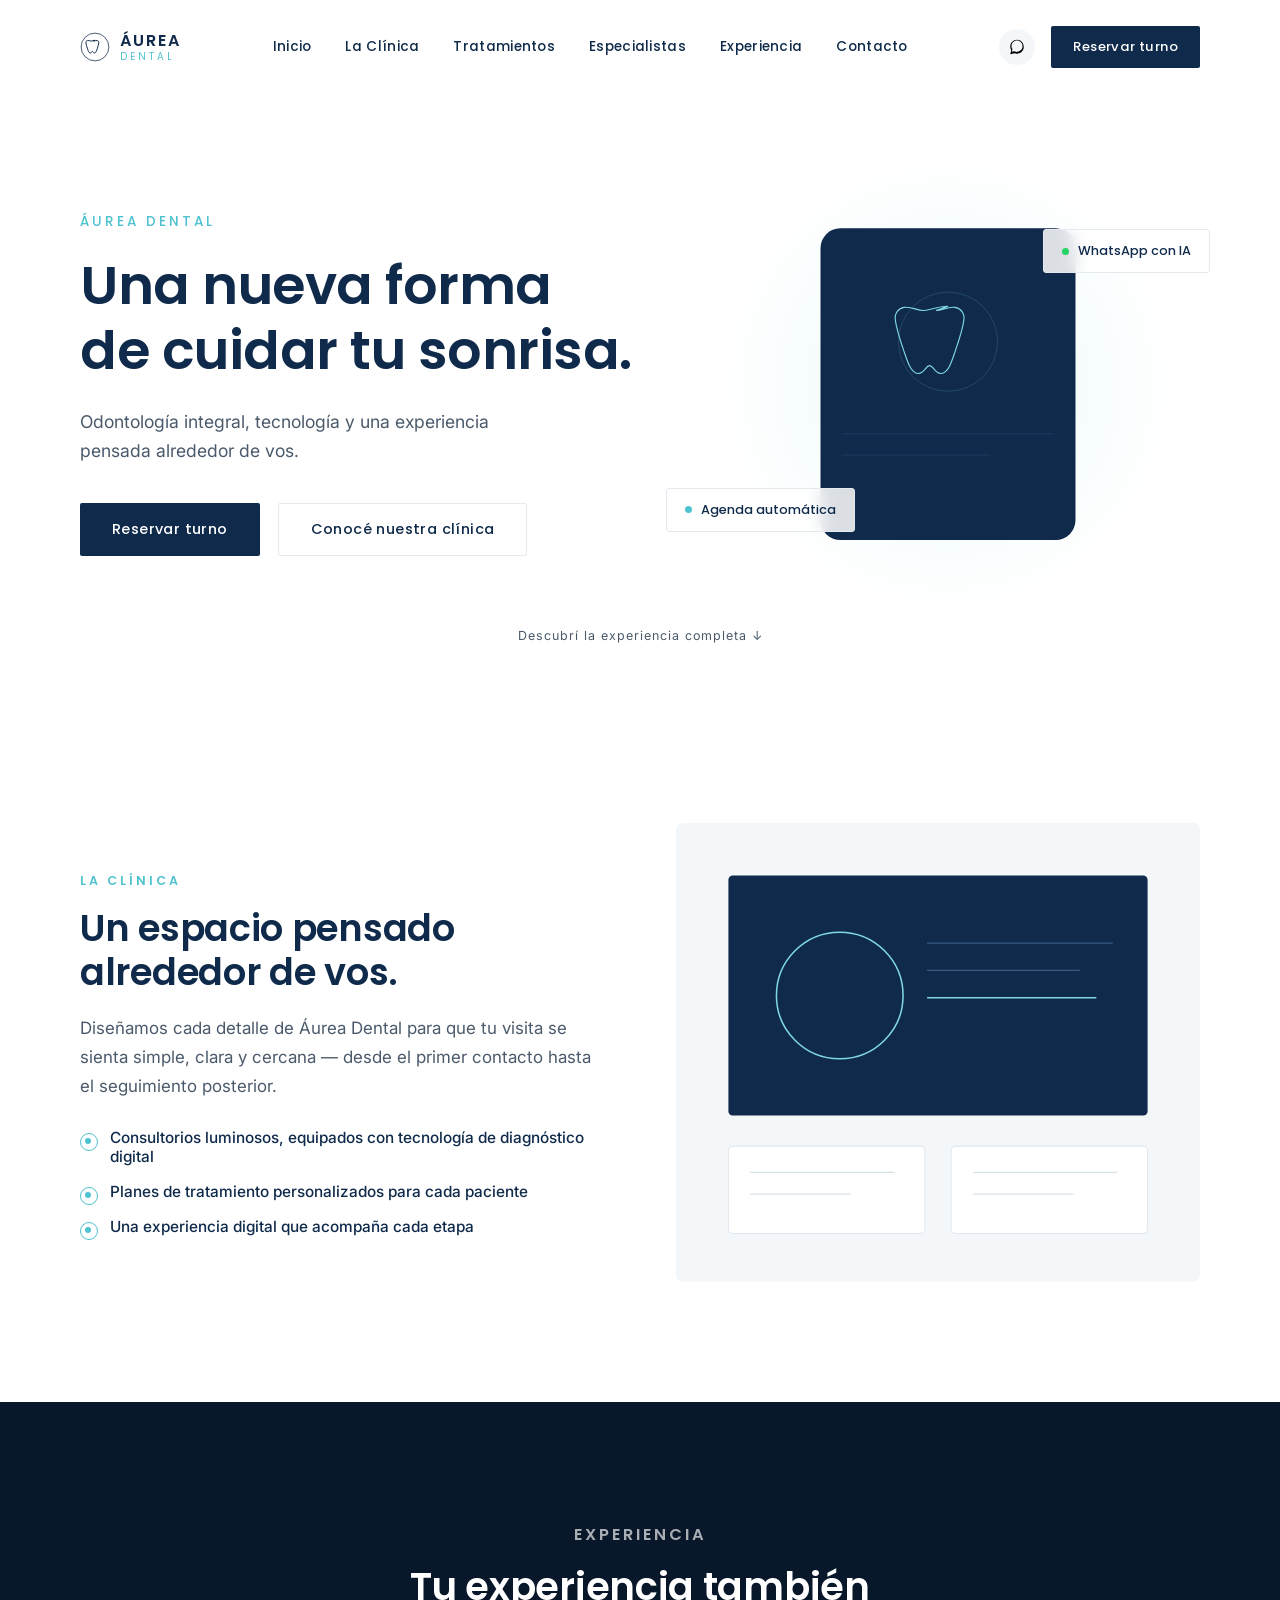
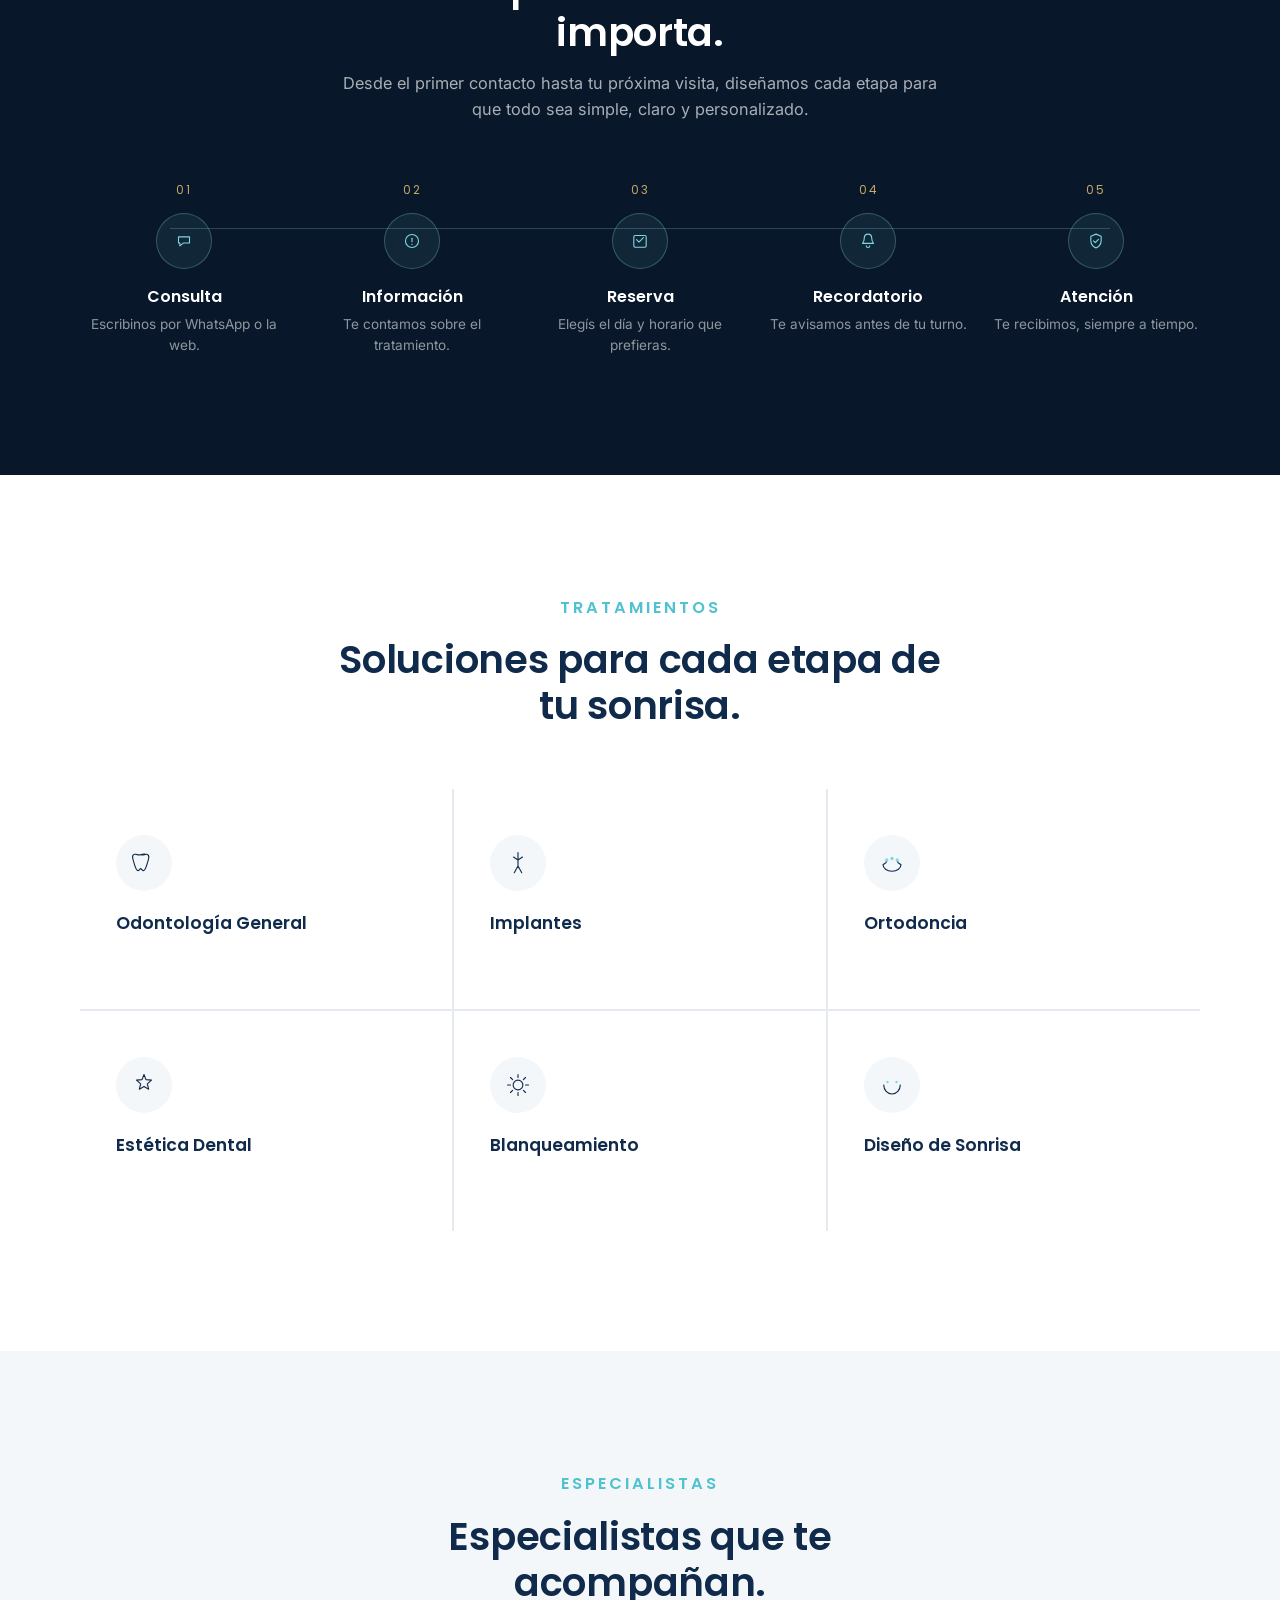
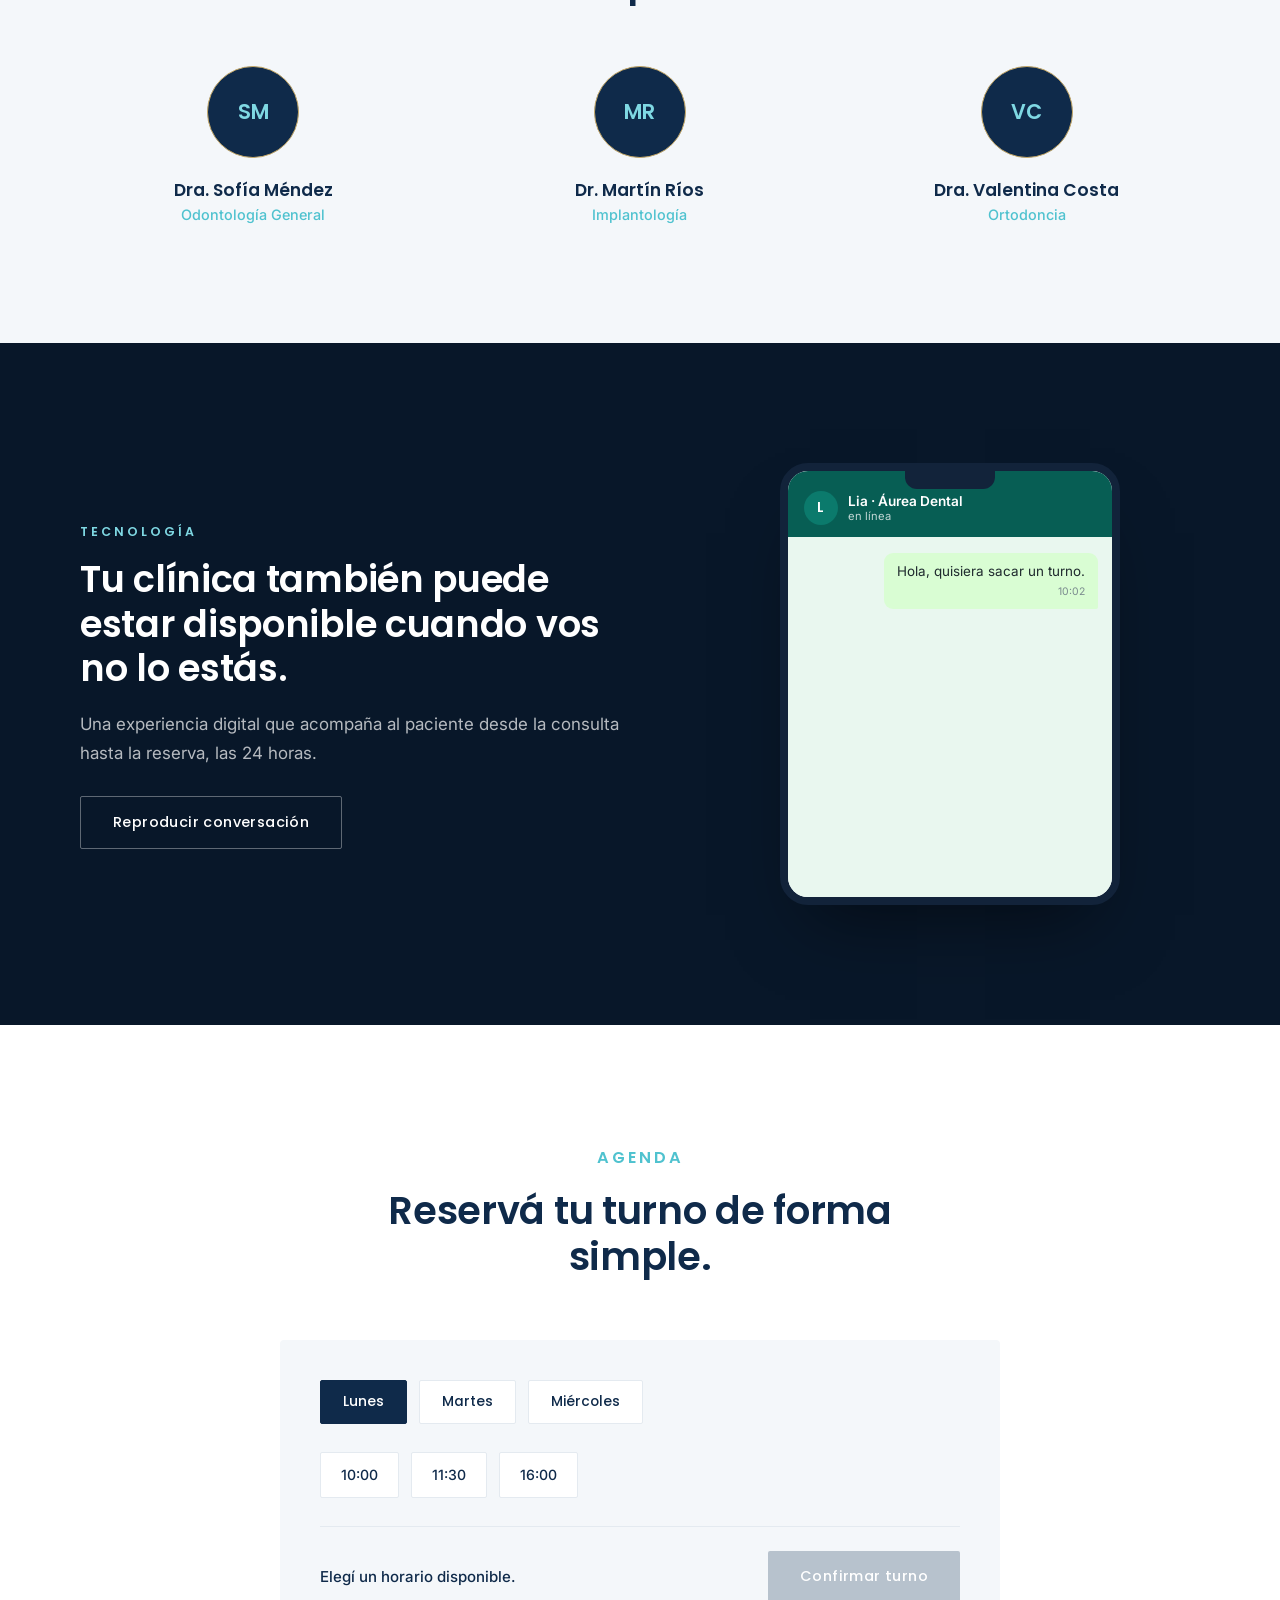
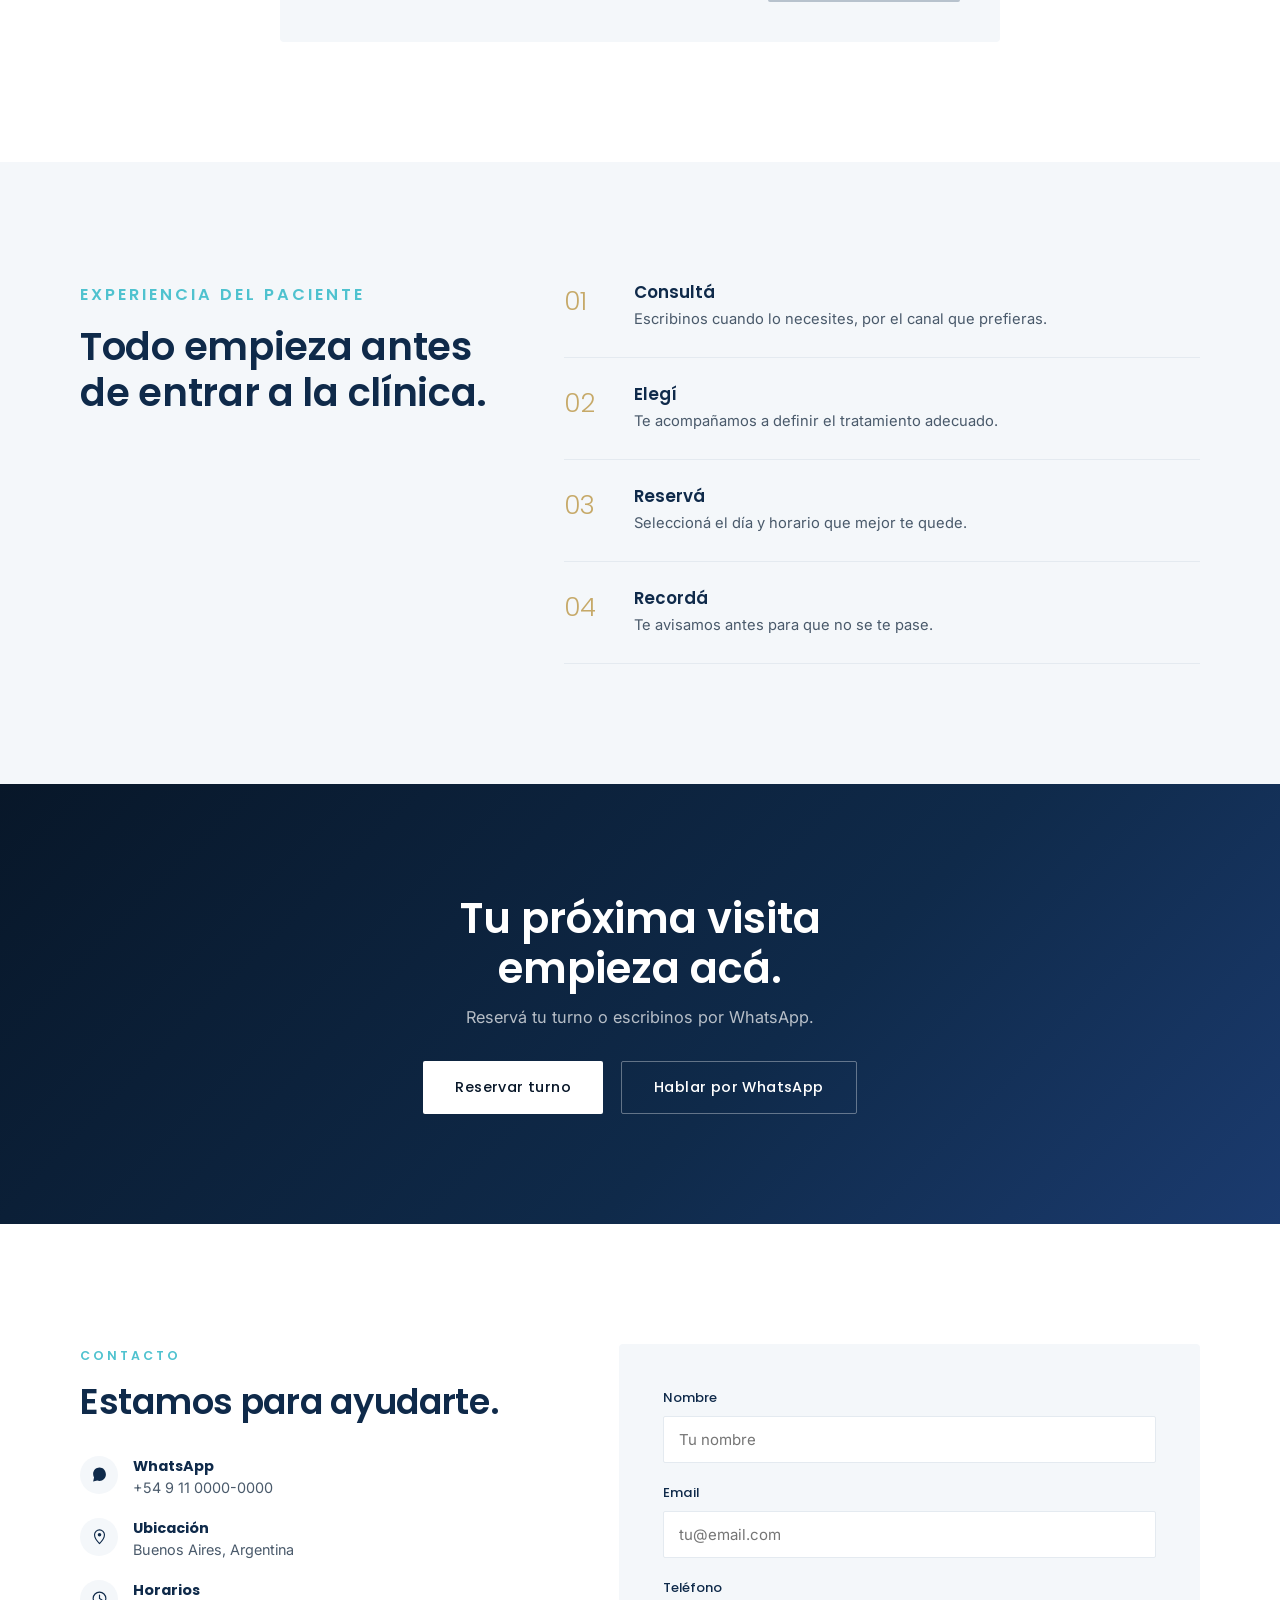
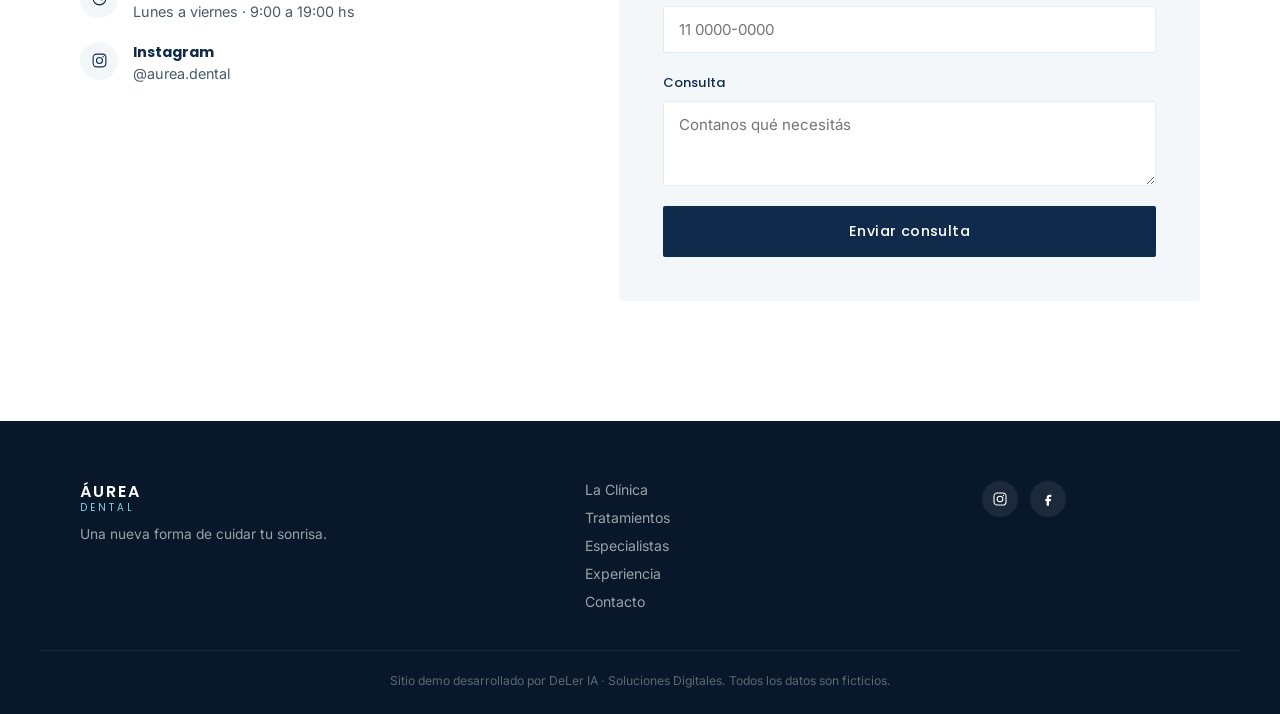
==== aurea-dental/index.html @ 4cb58474 "Áurea Dental" ====
<!DOCTYPE html>
<html lang="es">
<head>
<meta charset="UTF-8">
<meta name="viewport" content="width=device-width, initial-scale=1.0">
<title>Áurea Dental — Una nueva forma de cuidar tu sonrisa</title>
<link rel="preconnect" href="https://fonts.googleapis.com">
<link rel="preconnect" href="https://fonts.gstatic.com" crossorigin>
<link href="https://fonts.googleapis.com/css2?family=Poppins:wght@400;500;600;700&family=Inter:wght@400;500;600&display=swap" rel="stylesheet">
<link rel="stylesheet" href="style.css">
</head>
<body>

<!-- ============ HEADER ============ -->
<header class="site-header" id="siteHeader">
  <div class="header-inner">
    <a href="#inicio" class="logo">
      <span class="logo-mark">
        <svg viewBox="0 0 40 40" width="30" height="30" aria-hidden="true">
          <circle cx="20" cy="20" r="18.5" fill="none" stroke="currentColor" stroke-width="1"/>
          <path d="M20 11c-2.3 0-3.6 1.1-5 1.1-1.6 0-3.1-1.1-4.9-.8-1.4.2-2.5 1.5-2.2 3.3.3 2.3 1.2 5 2.2 7.9.8 2.3 1.6 5.3 3.5 5.5 1.6.1 2-2 2.9-2 1 0 1.3 2.1 2.9 2 2-.2 2.7-3.2 3.5-5.5.9-2.9 1.9-5.6 2.2-7.9.3-1.8-.8-3.1-2.2-3.3-1.7-.3-3.3.8-4.9.8z" fill="none" stroke="currentColor" stroke-width="1.3" stroke-linejoin="round"/>
        </svg>
      </span>
      <span class="logo-text">ÁUREA<em>DENTAL</em></span>
    </a>

    <nav class="main-nav" id="mainNav">
      <a href="#inicio">Inicio</a>
      <a href="#clinica">La Clínica</a>
      <a href="#tratamientos">Tratamientos</a>
      <a href="#especialistas">Especialistas</a>
      <a href="#experiencia">Experiencia</a>
      <a href="#contacto">Contacto</a>
    </nav>

    <div class="header-actions">
      <a href="https://wa.me/5491100000000" target="_blank" rel="noopener" class="icon-btn" aria-label="Escribinos por WhatsApp">
        <svg viewBox="0 0 32 32" width="18" height="18" aria-hidden="true"><path d="M16.02 3C9.4 3 4 8.36 4 15.02c0 2.35.64 4.55 1.76 6.44L4 29l7.72-1.7a11.9 11.9 0 0 0 4.3.79h.01c6.62 0 12.02-5.36 12.02-12.02C28.05 8.4 22.65 3 16.02 3zm0 21.8c-1.5 0-2.98-.4-4.27-1.16l-.3-.18-4.58 1 1.02-4.46-.2-.32a9.75 9.75 0 0 1-1.5-5.2c0-5.42 4.42-9.83 9.85-9.83 2.63 0 5.1 1.03 6.96 2.9a9.72 9.72 0 0 1 2.88 6.94c0 5.42-4.42 9.83-9.86 9.83z"/></svg>
      </a>
      <a href="#agenda" class="btn btn-primary btn-sm">Reservar turno</a>
    </div>

    <button class="hamburger" id="hamburgerBtn" aria-label="Abrir menú" aria-expanded="false">
      <span></span><span></span><span></span>
    </button>
  </div>
</header>

<div class="mobile-nav" id="mobileNav">
  <a href="#inicio">Inicio</a>
  <a href="#clinica">La Clínica</a>
  <a href="#tratamientos">Tratamientos</a>
  <a href="#especialistas">Especialistas</a>
  <a href="#experiencia">Experiencia</a>
  <a href="#contacto">Contacto</a>
  <a href="#agenda" class="btn btn-primary">Reservar turno</a>
</div>

<main>

  <!-- ============ HERO ============ -->
  <section class="hero" id="inicio">
    <div class="hero-inner">
      <div class="hero-copy reveal">
        <p class="hero-kicker">Áurea Dental</p>
        <h1>Una nueva forma<br>de cuidar tu sonrisa.</h1>
        <p class="hero-text">Odontología integral, tecnología y una experiencia pensada alrededor de vos.</p>
        <div class="hero-actions">
          <a href="#agenda" class="btn btn-primary">Reservar turno</a>
          <a href="#clinica" class="btn btn-ghost">Conocé nuestra clínica</a>
        </div>
      </div>

      <div class="hero-visual reveal" aria-hidden="true">
        <div class="hero-glow"></div>
        <svg class="hero-illustration" viewBox="0 0 480 520" fill="none">
          <rect x="60" y="40" width="360" height="440" rx="28" fill="#0F2A4A"/>
          <path d="M240 150c-16 0-25 6-35 6-9 0-17-6-27-4.4-8 1.2-14 8.4-12.3 18.4 1.7 12.8 6.7 27.9 12.3 44 4.5 13 9 30 19.6 30.9 8.9.8 11-11 16.4-11 5.5 0 7.5 11.8 16.4 11 10.6-.9 15.1-17.9 19.6-30.9 5.6-16.1 10.6-31.2 12.3-44 1.7-10-4.3-17.2-12.3-18.4-10-1.6-18 4.4-27 4.4z"
                fill="none" stroke="#7FD8E3" stroke-width="1.6"/>
          <circle cx="240" cy="200" r="70" fill="none" stroke="#7FD8E3" stroke-opacity="0.25" stroke-width="1"/>
          <line x1="90" y1="330" x2="390" y2="330" stroke="#22406B" stroke-width="1"/>
          <line x1="90" y1="360" x2="300" y2="360" stroke="#22406B" stroke-width="1"/>
        </svg>
        <div class="glass-badge glass-badge--top">
          <span class="badge-dot"></span> WhatsApp con IA
        </div>
        <div class="glass-badge glass-badge--bottom">
          <span class="badge-dot badge-dot--alt"></span> Agenda automática
        </div>
      </div>
    </div>
    <div class="hero-scroll-hint reveal">Descubrí la experiencia completa ↓</div>
  </section>

  <!-- ============ LA CLINICA ============ -->
  <section class="section" id="clinica">
    <div class="section-inner about-grid">
      <div class="about-copy reveal">
        <p class="eyebrow">La Clínica</p>
        <h2>Un espacio pensado alrededor de vos.</h2>
        <p class="lead">Diseñamos cada detalle de Áurea Dental para que tu visita se sienta simple, clara y cercana — desde el primer contacto hasta el seguimiento posterior.</p>
        <ul class="check-list">
          <li>Consultorios luminosos, equipados con tecnología de diagnóstico digital</li>
          <li>Planes de tratamiento personalizados para cada paciente</li>
          <li>Una experiencia digital que acompaña cada etapa</li>
        </ul>
      </div>
      <div class="about-visual reveal" aria-hidden="true">
        <svg viewBox="0 0 480 420" width="100%">
          <rect x="0" y="0" width="480" height="420" rx="6" fill="#F4F7FA"/>
          <rect x="48" y="48" width="384" height="220" rx="4" fill="#0F2A4A"/>
          <circle cx="150" cy="158" r="58" fill="none" stroke="#7FD8E3" stroke-width="1.4"/>
          <line x1="230" y1="110" x2="400" y2="110" stroke="#3A5A82" stroke-width="1"/>
          <line x1="230" y1="135" x2="370" y2="135" stroke="#3A5A82" stroke-width="1"/>
          <line x1="230" y1="160" x2="385" y2="160" stroke="#7FD8E3" stroke-width="1.4"/>
          <rect x="48" y="296" width="180" height="80" rx="4" fill="#FFFFFF" stroke="#E1E8EF"/>
          <rect x="252" y="296" width="180" height="80" rx="4" fill="#FFFFFF" stroke="#E1E8EF"/>
          <line x1="68" y1="320" x2="200" y2="320" stroke="#D8E1E8" stroke-width="1"/>
          <line x1="68" y1="340" x2="160" y2="340" stroke="#D8E1E8" stroke-width="1"/>
          <line x1="272" y1="320" x2="404" y2="320" stroke="#D8E1E8" stroke-width="1"/>
          <line x1="272" y1="340" x2="364" y2="340" stroke="#D8E1E8" stroke-width="1"/>
        </svg>
      </div>
    </div>
  </section>

  <!-- ============ EXPERIENCIA (journey) ============ -->
  <section class="section section-dark" id="experiencia">
    <div class="section-inner">
      <div class="section-heading section-heading--light reveal">
        <p class="eyebrow eyebrow--light">Experiencia</p>
        <h2>Tu experiencia también importa.</h2>
        <p>Desde el primer contacto hasta tu próxima visita, diseñamos cada etapa para que todo sea simple, claro y personalizado.</p>
      </div>

      <div class="journey">
        <div class="journey-line" aria-hidden="true"></div>
        <div class="journey-step reveal">
          <span class="journey-num">01</span>
          <span class="journey-icon"><svg viewBox="0 0 32 32" width="22" height="22"><path d="M8 10h16v9H15l-5 4v-4H8V10Z" fill="none" stroke="#7FD8E3" stroke-width="1.6" stroke-linejoin="round"/></svg></span>
          <h3>Consulta</h3>
          <p>Escribinos por WhatsApp o la web.</p>
        </div>
        <div class="journey-step reveal">
          <span class="journey-num">02</span>
          <span class="journey-icon"><svg viewBox="0 0 32 32" width="22" height="22"><circle cx="16" cy="16" r="9.5" fill="none" stroke="#7FD8E3" stroke-width="1.6"/><line x1="16" y1="12" x2="16" y2="17" stroke="#7FD8E3" stroke-width="1.6" stroke-linecap="round"/><circle cx="16" cy="21" r="0.9" fill="#7FD8E3"/></svg></span>
          <h3>Información</h3>
          <p>Te contamos sobre el tratamiento.</p>
        </div>
        <div class="journey-step reveal">
          <span class="journey-num">03</span>
          <span class="journey-icon"><svg viewBox="0 0 32 32" width="22" height="22"><rect x="7" y="8" width="18" height="17" rx="2" fill="none" stroke="#7FD8E3" stroke-width="1.6"/><path d="M11 14l3.5 3.5L21 11" fill="none" stroke="#7FD8E3" stroke-width="1.6" stroke-linecap="round" stroke-linejoin="round"/></svg></span>
          <h3>Reserva</h3>
          <p>Elegís el día y horario que prefieras.</p>
        </div>
        <div class="journey-step reveal">
          <span class="journey-num">04</span>
          <span class="journey-icon"><svg viewBox="0 0 32 32" width="22" height="22"><path d="M16 6c-3.5 0-5.5 2.6-5.5 6.5 0 4-1.5 6-2.5 7h16c-1-1-2.5-3-2.5-7C21.5 8.6 19.5 6 16 6Z" fill="none" stroke="#7FD8E3" stroke-width="1.6" stroke-linejoin="round"/><path d="M13.5 23a2.5 2.5 0 0 0 5 0" fill="none" stroke="#7FD8E3" stroke-width="1.6" stroke-linecap="round"/></svg></span>
          <h3>Recordatorio</h3>
          <p>Te avisamos antes de tu turno.</p>
        </div>
        <div class="journey-step reveal">
          <span class="journey-num">05</span>
          <span class="journey-icon"><svg viewBox="0 0 32 32" width="22" height="22"><path d="M16 6l7.5 3v6.5c0 6-4.3 9.7-7.5 10.5-3.2-.8-7.5-4.5-7.5-10.5V9L16 6Z" fill="none" stroke="#7FD8E3" stroke-width="1.6" stroke-linejoin="round"/><path d="M12.5 16l2.5 2.5 4.5-5" fill="none" stroke="#7FD8E3" stroke-width="1.6" stroke-linecap="round" stroke-linejoin="round"/></svg></span>
          <h3>Atención</h3>
          <p>Te recibimos, siempre a tiempo.</p>
        </div>
      </div>
    </div>
  </section>

  <!-- ============ TRATAMIENTOS ============ -->
  <section class="section" id="tratamientos">
    <div class="section-inner">
      <div class="section-heading reveal">
        <p class="eyebrow">Tratamientos</p>
        <h2>Soluciones para cada etapa de tu sonrisa.</h2>
      </div>

      <div class="treatments-grid">
        <article class="treatment-card reveal">
          <div class="treatment-media">
            <svg viewBox="0 0 40 40" width="30" height="30"><path d="M20 8c-3 0-4.6 1.4-6.4 1.4-2 0-3.8-1.4-6-1-1.7.3-3.1 1.9-2.8 4.3.4 3 1.6 6.6 2.8 10.3 1 3 2 6.9 4.4 7.1 2 .2 2.4-2.6 3.6-2.6 1.2 0 1.5 2.8 3.6 2.6 2.4-.2 3.4-4.1 4.4-7.1 1.2-3.7 2.4-6.9 2.8-10.3.3-2.4-1.1-3.9-2.8-4.3-2-.4-3.6 1-6 1S23 8 20 8z" fill="none" stroke="#0F2A4A" stroke-width="1.5" stroke-linejoin="round"/></svg>
          </div>
          <h3>Odontología General</h3>
          <div class="treatment-reveal">
            <p>Diagnóstico y cuidado integral de tu salud bucal en cada consulta.</p>
          </div>
        </article>

        <article class="treatment-card reveal">
          <div class="treatment-media">
            <svg viewBox="0 0 40 40" width="30" height="30"><path d="M20 6v10M14 12l6 4 6-4M20 16v8M15 33l5-9 5 9" fill="none" stroke="#0F2A4A" stroke-width="1.5" stroke-linecap="round" stroke-linejoin="round"/></svg>
          </div>
          <h3>Implantes</h3>
          <div class="treatment-reveal">
            <p>Soluciones definitivas, con resultados naturales y duraderos.</p>
          </div>
        </article>

        <article class="treatment-card reveal">
          <div class="treatment-media">
            <svg viewBox="0 0 40 40" width="30" height="30"><path d="M8 22c3-1 5-3 5-6M32 22c-3-1-5-3-5-6M8 22c0 5 5 9 12 9s12-4 12-9" fill="none" stroke="#0F2A4A" stroke-width="1.5" stroke-linecap="round"/><circle cx="13" cy="16" r="2.2" fill="#7FD8E3"/><circle cx="20" cy="14" r="2.2" fill="#7FD8E3"/><circle cx="27" cy="16" r="2.2" fill="#7FD8E3"/></svg>
          </div>
          <h3>Ortodoncia</h3>
          <div class="treatment-reveal">
            <p>Alineación a medida, con brackets o alineadores transparentes.</p>
          </div>
        </article>

        <article class="treatment-card reveal">
          <div class="treatment-media">
            <svg viewBox="0 0 40 40" width="30" height="30"><path d="M20 6l2.6 6.9 7.4.6-5.6 4.9 1.8 7.2L20 21.9 13.8 25.6l1.8-7.2-5.6-4.9 7.4-.6L20 6Z" fill="none" stroke="#0F2A4A" stroke-width="1.5" stroke-linejoin="round"/></svg>
          </div>
          <h3>Estética Dental</h3>
          <div class="treatment-reveal">
            <p>Armonía y función combinadas en cada diseño de sonrisa.</p>
          </div>
        </article>

        <article class="treatment-card reveal">
          <div class="treatment-media">
            <svg viewBox="0 0 40 40" width="30" height="30"><circle cx="20" cy="20" r="6.5" fill="none" stroke="#0F2A4A" stroke-width="1.5"/><path d="M20 6v4M20 30v4M6 20h4M30 20h4M10 10l2.8 2.8M27.2 27.2 30 30M30 10l-2.8 2.8M12.8 27.2 10 30" stroke="#0F2A4A" stroke-width="1.5" stroke-linecap="round"/></svg>
          </div>
          <h3>Blanqueamiento</h3>
          <div class="treatment-reveal">
            <p>Tratamientos seguros para una sonrisa pareja y luminosa.</p>
          </div>
        </article>

        <article class="treatment-card reveal">
          <div class="treatment-media">
            <svg viewBox="0 0 40 40" width="30" height="30"><path d="M9 20c0 6.6 4.9 12 11 12s11-5.4 11-12" fill="none" stroke="#0F2A4A" stroke-width="1.5" stroke-linecap="round"/><circle cx="14" cy="16" r="1.6" fill="#7FD8E3"/><circle cx="26" cy="16" r="1.6" fill="#7FD8E3"/></svg>
          </div>
          <h3>Diseño de Sonrisa</h3>
          <div class="treatment-reveal">
            <p>Un plan integral, pensado para resaltar tu sonrisa natural.</p>
          </div>
        </article>
      </div>
    </div>
  </section>

  <!-- ============ ESPECIALISTAS ============ -->
  <section class="section section-alt" id="especialistas">
    <div class="section-inner">
      <div class="section-heading reveal">
        <p class="eyebrow">Especialistas</p>
        <h2>Especialistas que te acompañan.</h2>
      </div>
      <div class="specialists-grid">
        <div class="specialist-card reveal">
          <span class="specialist-avatar">SM</span>
          <h3>Dra. Sofía Méndez</h3>
          <p>Odontología General</p>
        </div>
        <div class="specialist-card reveal">
          <span class="specialist-avatar">MR</span>
          <h3>Dr. Martín Ríos</h3>
          <p>Implantología</p>
        </div>
        <div class="specialist-card reveal">
          <span class="specialist-avatar">VC</span>
          <h3>Dra. Valentina Costa</h3>
          <p>Ortodoncia</p>
        </div>
      </div>
    </div>
  </section>

  <!-- ============ WHATSAPP IA ============ -->
  <section class="section section-dark" id="whatsapp-ia">
    <div class="section-inner tech-grid">
      <div class="tech-copy reveal">
        <p class="eyebrow eyebrow--light">Tecnología</p>
        <h2>Tu clínica también puede estar disponible cuando vos no lo estás.</h2>
        <p class="lead lead--light">Una experiencia digital que acompaña al paciente desde la consulta hasta la reserva, las 24 horas.</p>
        <button class="btn btn-outline-light" id="replayChat">Reproducir conversación</button>
      </div>

      <div class="phone-frame reveal">
        <div class="phone-notch"></div>
        <div class="wa-header">
          <span class="wa-avatar">L</span>
          <div class="wa-header-text">
            <strong>Lia · Áurea Dental</strong>
            <span>en línea</span>
          </div>
        </div>
        <div class="wa-body" id="waBody"></div>
        <div class="wa-typing" id="waTyping"><span></span><span></span><span></span></div>
      </div>
    </div>
  </section>

  <!-- ============ AGENDA ============ -->
  <section class="section" id="agenda">
    <div class="section-inner">
      <div class="section-heading reveal">
        <p class="eyebrow">Agenda</p>
        <h2>Reservá tu turno de forma simple.</h2>
      </div>

      <div class="agenda-widget reveal">
        <div class="agenda-days" id="agendaDays">
          <button class="agenda-day active" data-day="Lunes">Lunes</button>
          <button class="agenda-day" data-day="Martes">Martes</button>
          <button class="agenda-day" data-day="Miércoles">Miércoles</button>
        </div>

        <div class="agenda-slots" id="agendaSlots">
          <!-- filled by JS -->
        </div>

        <div class="agenda-summary" id="agendaSummary">
          <span id="agendaSummaryText">Elegí un día y un horario disponible.</span>
          <button class="btn btn-primary" id="agendaConfirm" disabled>Confirmar turno</button>
        </div>
      </div>
    </div>
  </section>

  <!-- ============ EXPERIENCIA DEL PACIENTE ============ -->
  <section class="section section-alt" id="etapas">
    <div class="section-inner stages-grid">
      <div class="section-heading stages-heading reveal">
        <p class="eyebrow">Experiencia del paciente</p>
        <h2>Todo empieza antes de entrar a la clínica.</h2>
      </div>
      <div class="stages-list">
        <div class="stage-item reveal">
          <span class="stage-num">01</span>
          <div><h3>Consultá</h3><p>Escribinos cuando lo necesites, por el canal que prefieras.</p></div>
        </div>
        <div class="stage-item reveal">
          <span class="stage-num">02</span>
          <div><h3>Elegí</h3><p>Te acompañamos a definir el tratamiento adecuado.</p></div>
        </div>
        <div class="stage-item reveal">
          <span class="stage-num">03</span>
          <div><h3>Reservá</h3><p>Seleccioná el día y horario que mejor te quede.</p></div>
        </div>
        <div class="stage-item reveal">
          <span class="stage-num">04</span>
          <div><h3>Recordá</h3><p>Te avisamos antes para que no se te pase.</p></div>
        </div>
      </div>
    </div>
  </section>

  <!-- ============ CTA PREMIUM ============ -->
  <section class="cta-final reveal">
    <h2>Tu próxima visita empieza acá.</h2>
    <p>Reservá tu turno o escribinos por WhatsApp.</p>
    <div class="cta-actions">
      <a href="#agenda" class="btn btn-cta">Reservar turno</a>
      <a href="https://wa.me/5491100000000" target="_blank" rel="noopener" class="btn btn-outline-light">Hablar por WhatsApp</a>
    </div>
  </section>

  <!-- ============ CONTACTO ============ -->
  <section class="section" id="contacto">
    <div class="section-inner contact-grid">
      <div class="contact-info reveal">
        <p class="eyebrow">Contacto</p>
        <h2>Estamos para ayudarte.</h2>

        <div class="info-item">
          <span class="info-icon"><svg viewBox="0 0 32 32" width="17" height="17"><path d="M16.02 3C9.4 3 4 8.36 4 15.02c0 2.35.64 4.55 1.76 6.44L4 29l7.72-1.7a11.9 11.9 0 0 0 4.3.79h.01c6.62 0 12.02-5.36 12.02-12.02C28.05 8.4 22.65 3 16.02 3z" fill="#0F2A4A"/></svg></span>
          <div><strong>WhatsApp</strong><span>+54 9 11 0000-0000</span></div>
        </div>
        <div class="info-item">
          <span class="info-icon"><svg viewBox="0 0 24 24" width="17" height="17"><path d="M12 22s7-6.6 7-12.3A7 7 0 0 0 5 9.7C5 15.4 12 22 12 22Z" fill="none" stroke="#0F2A4A" stroke-width="1.6"/><circle cx="12" cy="9.6" r="2.5" fill="#0F2A4A"/></svg></span>
          <div><strong>Ubicación</strong><span>Buenos Aires, Argentina</span></div>
        </div>
        <div class="info-item">
          <span class="info-icon"><svg viewBox="0 0 24 24" width="17" height="17"><circle cx="12" cy="12" r="9" fill="none" stroke="#0F2A4A" stroke-width="1.6"/><path d="M12 7v5l3.5 2" fill="none" stroke="#0F2A4A" stroke-width="1.6" stroke-linecap="round"/></svg></span>
          <div><strong>Horarios</strong><span>Lunes a viernes · 9:00 a 19:00 hs</span></div>
        </div>
        <div class="info-item">
          <span class="info-icon"><svg viewBox="0 0 24 24" width="17" height="17"><rect x="3" y="3" width="18" height="18" rx="5" fill="none" stroke="#0F2A4A" stroke-width="1.6"/><circle cx="12" cy="12" r="4.2" fill="none" stroke="#0F2A4A" stroke-width="1.6"/><circle cx="17.2" cy="6.8" r="1" fill="#0F2A4A"/></svg></span>
          <div><strong>Instagram</strong><span>@aurea.dental</span></div>
        </div>
      </div>

      <form class="contact-form reveal" id="contactForm">
        <div class="form-row">
          <label for="fname">Nombre</label>
          <input type="text" id="fname" name="fname" placeholder="Tu nombre" required>
        </div>
        <div class="form-row">
          <label for="femail">Email</label>
          <input type="email" id="femail" name="femail" placeholder="tu@email.com" required>
        </div>
        <div class="form-row">
          <label for="ftel">Teléfono</label>
          <input type="tel" id="ftel" name="ftel" placeholder="11 0000-0000">
        </div>
        <div class="form-row">
          <label for="fmsg">Consulta</label>
          <textarea id="fmsg" name="fmsg" rows="3" placeholder="Contanos qué necesitás"></textarea>
        </div>
        <button type="submit" class="btn btn-primary btn-block">Enviar consulta</button>
        <p class="form-success" id="formSuccess">Gracias. Recibimos tu consulta.</p>
      </form>
    </div>
  </section>

</main>

<!-- ============ FOOTER ============ -->
<footer class="site-footer">
  <div class="footer-inner">
    <div class="footer-brand">
      <span class="logo-text logo-text--light">ÁUREA<em>DENTAL</em></span>
      <p>Una nueva forma de cuidar tu sonrisa.</p>
    </div>
    <nav class="footer-nav">
      <a href="#clinica">La Clínica</a>
      <a href="#tratamientos">Tratamientos</a>
      <a href="#especialistas">Especialistas</a>
      <a href="#experiencia">Experiencia</a>
      <a href="#contacto">Contacto</a>
    </nav>
    <div class="footer-social">
      <a href="#" aria-label="Instagram" class="icon-btn icon-btn--light">
        <svg viewBox="0 0 24 24" width="16" height="16"><rect x="3" y="3" width="18" height="18" rx="5" fill="none" stroke="currentColor" stroke-width="1.6"/><circle cx="12" cy="12" r="4.2" fill="none" stroke="currentColor" stroke-width="1.6"/><circle cx="17.2" cy="6.8" r="1" fill="currentColor"/></svg>
      </a>
      <a href="#" aria-label="Facebook" class="icon-btn icon-btn--light">
        <svg viewBox="0 0 24 24" width="16" height="16"><path d="M14 9h3V5.5h-3c-2.2 0-4 1.8-4 4V12H8v3.5h2V22h3.5v-6.5H16l.7-3.5h-3.2V9.6c0-.4.2-.6.5-.6Z" fill="currentColor"/></svg>
      </a>
    </div>
  </div>
  <p class="footer-fine">Sitio demo desarrollado por DeLer IA · Soluciones Digitales. Todos los datos son ficticios.</p>
</footer>

<!-- ============ POPUP ============ -->
<div class="popup-overlay" id="popupOverlay">
  <div class="popup-card">
    <button class="popup-close" id="popupClose" aria-label="Cerrar">&times;</button>
    <h3>¿Querés reservar tu turno?</h3>
    <p>Elegí el día y horario que mejor te quede.</p>
    <div class="popup-actions">
      <a href="#agenda" class="btn btn-primary" id="popupCta">Reservar turno</a>
      <button class="btn btn-ghost" id="popupDismiss">Ahora no</button>
    </div>
  </div>
</div>

<script src="script.js"></script>
</body>
</html>
---- aurea-dental/style.css ----
:root {
  --white: #FFFFFF;
  --navy: #0F2A4A;
  --navy-deep: #081729;
  --blue: #1B3B6F;
  --cyan: #7FD8E3;
  --cyan-deep: #4FC2CF;
  --gray-light: #F4F7FA;
  --gray-line: #E4EAF0;
  --text-body: #4A5A6B;
  --gold: #C6A968;
  --wa-green: #25D366;
  --wa-bg: #E9F7EF;
  --shadow: 0 30px 60px -30px rgba(15, 42, 74, 0.28);
  --font-head: 'Poppins', sans-serif;
  --font-body: 'Inter', sans-serif;
}

* { box-sizing: border-box; }
html { scroll-behavior: smooth; }
body {
  margin: 0;
  font-family: var(--font-body);
  color: var(--text-body);
  background: var(--white);
  overflow-x: hidden;
}
h1, h2, h3, .logo-text { font-family: var(--font-head); color: var(--navy); margin: 0; line-height: 1.2; }
p { margin: 0; }
a { text-decoration: none; color: inherit; }
img, svg { display: block; max-width: 100%; }

.section-inner, .header-inner { max-width: 1200px; margin: 0 auto; padding: 0 40px; }

.eyebrow {
  font-family: var(--font-head);
  font-size: 0.78rem;
  font-weight: 600;
  letter-spacing: 3px;
  text-transform: uppercase;
  color: var(--cyan-deep);
  margin-bottom: 16px;
  display: inline-block;
}
.eyebrow--light { color: var(--cyan); }

/* ---------- Buttons ---------- */
.btn {
  display: inline-flex; align-items: center; justify-content: center; gap: 8px;
  padding: 15px 32px;
  border-radius: 2px;
  font-family: var(--font-head);
  font-weight: 500;
  font-size: 0.9rem;
  letter-spacing: 0.4px;
  border: none;
  cursor: pointer;
  transition: transform 0.3s ease, box-shadow 0.3s ease, background 0.3s ease, color 0.3s ease, border-color 0.3s ease;
  white-space: nowrap;
}
.btn-primary { background: var(--navy); color: var(--white); }
.btn-primary:hover { background: var(--navy-deep); transform: translateY(-2px); box-shadow: var(--shadow); }
.btn-primary:disabled { background: #B7C2CD; cursor: not-allowed; transform: none; box-shadow: none; }
.btn-ghost { background: transparent; color: var(--navy); border: 1px solid var(--gray-line); }
.btn-ghost:hover { border-color: var(--navy); transform: translateY(-2px); }
.btn-outline-light { background: transparent; color: var(--white); border: 1px solid rgba(255,255,255,0.35); }
.btn-outline-light:hover { border-color: var(--cyan); color: var(--cyan); transform: translateY(-2px); }
.btn-cta { background: var(--white); color: var(--navy-deep); }
.btn-cta:hover { transform: translateY(-2px); box-shadow: 0 20px 40px -18px rgba(0,0,0,0.4); }
.btn-sm { padding: 11px 22px; font-size: 0.82rem; }
.btn-block { width: 100%; }

/* ---------- Header ---------- */
.site-header {
  position: fixed; top: 0; left: 0; right: 0; z-index: 500;
  padding: 26px 0;
  transition: background 0.4s ease, padding 0.4s ease, box-shadow 0.4s ease;
}
.site-header.scrolled {
  background: rgba(255,255,255,0.94);
  backdrop-filter: blur(12px);
  box-shadow: 0 8px 30px -20px rgba(15,42,74,0.3);
  padding: 14px 0;
}
.header-inner { display: flex; align-items: center; justify-content: space-between; gap: 24px; }
.logo { display: flex; align-items: center; gap: 10px; color: var(--navy); }
.logo-mark { color: var(--navy); display: flex; }
.logo-text { font-size: 1rem; font-weight: 600; letter-spacing: 2px; }
.logo-text em { display: block; font-style: normal; font-weight: 400; font-size: 0.62rem; letter-spacing: 3px; color: var(--cyan-deep); }
.logo-text--light { color: var(--white); }
.logo-text--light em { color: var(--cyan); }

.main-nav { display: flex; gap: 34px; }
.main-nav a {
  font-family: var(--font-head);
  font-size: 0.85rem; font-weight: 500;
  letter-spacing: 0.3px;
  color: var(--navy);
  position: relative;
  padding: 4px 0;
}
.main-nav a::after {
  content: ""; position: absolute; left: 0; bottom: -3px; width: 0; height: 1px;
  background: var(--cyan-deep); transition: width 0.3s ease;
}
.main-nav a:hover::after { width: 100%; }

.header-actions { display: flex; align-items: center; gap: 16px; }
.icon-btn {
  width: 36px; height: 36px; display: inline-flex; align-items: center; justify-content: center;
  border-radius: 50%; color: var(--navy); background: var(--gray-light);
  transition: transform 0.25s ease, background 0.25s ease;
}
.icon-btn:hover { transform: translateY(-2px); background: #E3EFF2; }
.icon-btn--light { background: rgba(255,255,255,0.08); color: var(--white); }
.icon-btn--light:hover { background: rgba(255,255,255,0.16); }

.hamburger { display: none; flex-direction: column; justify-content: center; gap: 5px; width: 38px; height: 38px; background: none; border: none; cursor: pointer; }
.hamburger span { width: 22px; height: 1.5px; background: var(--navy); transition: transform 0.3s ease, opacity 0.3s ease; }
.hamburger.active span:nth-child(1) { transform: translateY(6.5px) rotate(45deg); }
.hamburger.active span:nth-child(2) { opacity: 0; }
.hamburger.active span:nth-child(3) { transform: translateY(-6.5px) rotate(-45deg); }

.mobile-nav {
  position: fixed; top: 0; right: 0; width: min(80vw, 320px); height: 100vh;
  background: var(--navy-deep); z-index: 600;
  display: flex; flex-direction: column; gap: 26px;
  padding: 100px 36px 40px;
  transform: translateX(100%); transition: transform 0.45s ease;
}
.mobile-nav.open { transform: translateX(0); }
.mobile-nav a { font-family: var(--font-head); font-size: 1.05rem; font-weight: 500; color: var(--white); letter-spacing: 0.4px; }
.mobile-nav .btn { margin-top: 12px; }

/* ---------- Hero ---------- */
.hero { padding: 200px 0 60px; position: relative; }
.hero-inner {
  max-width: 1200px; margin: 0 auto; padding: 0 40px;
  display: grid; grid-template-columns: 1.05fr 0.95fr; gap: 60px; align-items: center;
}
.hero-kicker { font-family: var(--font-head); font-weight: 500; color: var(--cyan-deep); font-size: 0.85rem; letter-spacing: 3px; text-transform: uppercase; margin-bottom: 22px; }
.hero h1 { font-size: clamp(2.4rem, 4.2vw, 3.6rem); font-weight: 600; margin-bottom: 24px; letter-spacing: -0.5px; }
.hero-text { font-size: 1.1rem; line-height: 1.65; max-width: 42ch; margin-bottom: 38px; }
.hero-actions { display: flex; gap: 18px; flex-wrap: wrap; }

.hero-visual { position: relative; display: flex; justify-content: center; }
.hero-glow {
  position: absolute; top: 50%; left: 50%; width: 460px; height: 460px;
  transform: translate(-50%, -50%);
  background: radial-gradient(circle, rgba(127,216,227,0.16), transparent 70%);
  border-radius: 50%; z-index: 0;
}
.hero-illustration { position: relative; z-index: 1; max-width: 340px; }
.glass-badge {
  position: absolute;
  background: rgba(255,255,255,0.85);
  backdrop-filter: blur(8px);
  border: 1px solid var(--gray-line);
  border-radius: 3px;
  padding: 12px 18px;
  font-family: var(--font-head);
  font-size: 0.8rem; font-weight: 500; color: var(--navy);
  display: flex; align-items: center; gap: 9px;
  box-shadow: var(--shadow);
  z-index: 2;
}
.glass-badge--top { top: 8%; right: -2%; }
.glass-badge--bottom { bottom: 10%; left: -6%; }
.badge-dot { width: 7px; height: 7px; border-radius: 50%; background: var(--wa-green); }
.badge-dot--alt { background: var(--cyan-deep); }

.hero-scroll-hint {
  text-align: center;
  font-size: 0.78rem;
  letter-spacing: 1px;
  color: var(--text-body);
  margin-top: 60px;
  opacity: 0.6;
}

/* ---------- Section shell ---------- */
.section { padding: 120px 0; }
.section-alt { background: var(--gray-light); }
.section-dark { background: var(--navy-deep); color: rgba(255,255,255,0.82); }
.section-dark h2, .section-dark h3 { color: var(--white); }
.section-heading { max-width: 620px; margin: 0 auto 60px; text-align: center; }
.section-heading h2 { font-size: clamp(1.8rem, 3vw, 2.4rem); font-weight: 600; margin-bottom: 14px; letter-spacing: -0.3px; }
.section-heading p { font-size: 1.02rem; line-height: 1.6; }
.section-heading--light p { color: rgba(255,255,255,0.65); }

/* ---------- La Clinica ---------- */
.about-grid { display: grid; grid-template-columns: 1fr 1fr; gap: 72px; align-items: center; }
.about-copy h2 { font-size: clamp(1.8rem, 3vw, 2.3rem); font-weight: 600; margin-bottom: 20px; letter-spacing: -0.3px; }
.lead { font-size: 1.06rem; line-height: 1.7; margin-bottom: 28px; }
.lead--light { color: rgba(255,255,255,0.7); }
.check-list { list-style: none; padding: 0; margin: 0; display: flex; flex-direction: column; gap: 16px; }
.check-list li { position: relative; padding-left: 30px; font-size: 0.96rem; color: var(--navy); font-weight: 500; }
.check-list li::before {
  content: ""; position: absolute; left: 0; top: 5px; width: 16px; height: 16px;
  border: 1px solid var(--cyan-deep); border-radius: 50%;
}
.check-list li::after {
  content: ""; position: absolute; left: 5px; top: 10px; width: 6px; height: 6px;
  background: var(--cyan-deep); border-radius: 50%;
}

/* ---------- Journey ---------- */
.journey {
  display: grid; grid-template-columns: repeat(5, 1fr); gap: 20px;
  position: relative;
}
.journey-line {
  position: absolute; top: 46px; left: 8%; right: 8%; height: 1px;
  background: rgba(127,216,227,0.25);
}
.journey-step { text-align: center; position: relative; }
.journey-num {
  display: block; font-family: var(--font-head); font-size: 0.72rem; letter-spacing: 2px;
  color: var(--gold); margin-bottom: 14px;
}
.journey-icon {
  width: 56px; height: 56px; border-radius: 50%;
  background: rgba(127,216,227,0.08);
  border: 1px solid rgba(127,216,227,0.3);
  display: flex; align-items: center; justify-content: center;
  margin: 0 auto 18px; position: relative; z-index: 1;
}
.journey-step h3 { font-size: 1rem; font-weight: 600; margin-bottom: 8px; }
.journey-step p { font-size: 0.85rem; color: rgba(255,255,255,0.55); line-height: 1.5; }

/* ---------- Treatments ---------- */
.treatments-grid { display: grid; grid-template-columns: repeat(3, 1fr); gap: 2px; background: var(--gray-line); }
.treatment-card {
  background: var(--white); padding: 46px 36px; position: relative; overflow: hidden;
  min-height: 220px;
  transition: background 0.35s ease;
}
.treatment-media {
  width: 56px; height: 56px; border-radius: 50%;
  background: var(--gray-light);
  display: flex; align-items: center; justify-content: center;
  margin-bottom: 22px;
  transition: transform 0.35s ease, background 0.35s ease;
}
.treatment-card h3 { font-size: 1.08rem; font-weight: 600; }
.treatment-reveal {
  max-height: 0; opacity: 0; overflow: hidden;
  transition: max-height 0.4s ease, opacity 0.4s ease, margin-top 0.4s ease;
}
.treatment-card:hover .treatment-reveal { max-height: 100px; opacity: 1; margin-top: 12px; }
.treatment-card:hover .treatment-media { background: var(--navy); transform: scale(1.05); }
.treatment-card:hover .treatment-media svg path,
.treatment-card:hover .treatment-media svg circle { stroke: var(--cyan); }
.treatment-reveal p { font-size: 0.9rem; line-height: 1.55; }

/* ---------- Specialists ---------- */
.specialists-grid { display: grid; grid-template-columns: repeat(3, 1fr); gap: 40px; }
.specialist-card { text-align: center; }
.specialist-avatar {
  display: flex; align-items: center; justify-content: center;
  width: 92px; height: 92px; border-radius: 50%;
  margin: 0 auto 22px;
  background: var(--navy);
  color: var(--cyan);
  font-family: var(--font-head); font-size: 1.3rem; font-weight: 600;
  border: 1px solid var(--gold);
}
.specialist-card h3 { font-size: 1.08rem; font-weight: 600; margin-bottom: 6px; }
.specialist-card p { font-size: 0.9rem; color: var(--cyan-deep); font-weight: 500; }

/* ---------- Tech / WhatsApp ---------- */
.tech-grid { display: grid; grid-template-columns: 1fr 0.9fr; gap: 64px; align-items: center; }
.tech-copy h2 { font-size: clamp(1.8rem, 3vw, 2.3rem); font-weight: 600; margin-bottom: 20px; letter-spacing: -0.3px; }

.phone-frame {
  background: #F7F9FA;
  border-radius: 28px;
  border: 8px solid #12233A;
  width: min(100%, 340px);
  margin: 0 auto;
  overflow: hidden;
  box-shadow: 0 40px 70px -30px rgba(0,0,0,0.5);
  position: relative;
}
.phone-notch {
  position: absolute; top: 0; left: 50%; transform: translateX(-50%);
  width: 90px; height: 18px; background: #12233A; border-radius: 0 0 12px 12px; z-index: 3;
}
.wa-header {
  background: #075E54; color: #fff; padding: 20px 16px 12px;
  display: flex; align-items: center; gap: 10px;
}
.wa-avatar {
  width: 34px; height: 34px; border-radius: 50%; background: #0B7A6C;
  display: flex; align-items: center; justify-content: center;
  font-family: var(--font-head); font-weight: 600; font-size: 0.85rem;
}
.wa-header-text { display: flex; flex-direction: column; }
.wa-header-text strong { font-size: 0.85rem; font-weight: 600; }
.wa-header-text span { font-size: 0.7rem; color: rgba(255,255,255,0.75); }
.wa-body {
  background: var(--wa-bg);
  min-height: 360px; max-height: 400px; overflow-y: auto;
  padding: 16px 14px; display: flex; flex-direction: column; gap: 10px;
}
.wa-bubble {
  max-width: 78%; padding: 9px 13px; border-radius: 9px; font-size: 0.84rem; line-height: 1.4;
  position: relative;
  opacity: 0; transform: translateY(6px); animation: waIn 0.3s ease forwards;
}
@keyframes waIn { to { opacity: 1; transform: translateY(0); } }
.wa-bubble.bot { align-self: flex-start; background: #FFFFFF; border-bottom-left-radius: 2px; color: #1F2A2E; box-shadow: 0 1px 1px rgba(0,0,0,0.06); }
.wa-bubble.user { align-self: flex-end; background: #D9FDD3; border-bottom-right-radius: 2px; color: #1F2A2E; }
.wa-time { display: block; font-size: 0.65rem; color: #7A8A8E; margin-top: 4px; text-align: right; }
.wa-typing { display: none; padding: 0 16px 16px; gap: 4px; background: var(--wa-bg); }
.wa-typing.visible { display: flex; }
.wa-typing span { width: 6px; height: 6px; border-radius: 50%; background: #9FB0AE; animation: typingBounce 1s infinite ease-in-out; }
.wa-typing span:nth-child(2) { animation-delay: 0.15s; }
.wa-typing span:nth-child(3) { animation-delay: 0.3s; }
@keyframes typingBounce { 0%, 60%, 100% { transform: translateY(0); } 30% { transform: translateY(-5px); } }

/* ---------- Agenda ---------- */
.agenda-widget {
  max-width: 720px; margin: 0 auto;
  background: var(--gray-light);
  border-radius: 4px;
  padding: 40px;
}
.agenda-days { display: flex; gap: 12px; margin-bottom: 28px; flex-wrap: wrap; }
.agenda-day {
  font-family: var(--font-head); font-size: 0.86rem; font-weight: 500;
  padding: 11px 22px; border-radius: 2px; border: 1px solid var(--gray-line);
  background: var(--white); color: var(--navy); cursor: pointer;
  transition: background 0.25s ease, color 0.25s ease, border-color 0.25s ease;
}
.agenda-day.active, .agenda-day:hover { background: var(--navy); color: var(--white); border-color: var(--navy); }
.agenda-slots { display: flex; gap: 12px; flex-wrap: wrap; margin-bottom: 28px; min-height: 46px; }
.agenda-slot {
  font-family: var(--font-body); font-size: 0.88rem; font-weight: 500;
  padding: 11px 20px; border-radius: 2px; border: 1px solid var(--gray-line);
  background: var(--white); color: var(--navy); cursor: pointer;
  transition: background 0.25s ease, color 0.25s ease, border-color 0.25s ease, transform 0.2s ease;
}
.agenda-slot:hover { border-color: var(--cyan-deep); transform: translateY(-2px); }
.agenda-slot.selected { background: var(--cyan-deep); color: var(--navy-deep); border-color: var(--cyan-deep); }
.agenda-summary {
  display: flex; align-items: center; justify-content: space-between; gap: 16px; flex-wrap: wrap;
  padding-top: 24px; border-top: 1px solid var(--gray-line);
}
.agenda-summary span { font-size: 0.94rem; color: var(--navy); font-weight: 500; }
.agenda-summary.confirmed span { color: #1E8E5A; }

/* ---------- Stages (experiencia del paciente) ---------- */
.stages-grid { display: grid; grid-template-columns: 0.8fr 1.2fr; gap: 60px; align-items: start; }
.stages-heading { text-align: left; margin: 0; }
.stages-list { display: flex; flex-direction: column; }
.stage-item {
  display: flex; gap: 26px; align-items: flex-start;
  padding: 26px 0; border-bottom: 1px solid var(--gray-line);
}
.stage-item:first-child { padding-top: 0; }
.stage-num { font-family: var(--font-head); font-size: 1.6rem; font-weight: 300; color: var(--gold); min-width: 44px; }
.stage-item h3 { font-size: 1.05rem; font-weight: 600; margin-bottom: 6px; }
.stage-item p { font-size: 0.92rem; line-height: 1.55; }

/* ---------- CTA final ---------- */
.cta-final {
  background: linear-gradient(135deg, var(--navy-deep), var(--navy) 60%, var(--blue));
  color: var(--white); text-align: center; padding: 110px 32px;
  display: flex; flex-direction: column; align-items: center; gap: 14px;
}
.cta-final h2 { color: var(--white); font-size: clamp(1.9rem, 3.4vw, 2.6rem); font-weight: 600; max-width: 18ch; }
.cta-final p { font-size: 1.02rem; color: rgba(255,255,255,0.7); margin-bottom: 20px; }
.cta-actions { display: flex; gap: 18px; flex-wrap: wrap; justify-content: center; }

/* ---------- Contact ---------- */
.contact-grid { display: grid; grid-template-columns: 0.9fr 1.1fr; gap: 64px; align-items: start; }
.contact-info h2 { font-size: clamp(1.8rem, 3vw, 2.2rem); font-weight: 600; margin-bottom: 32px; letter-spacing: -0.3px; }
.info-item { display: flex; align-items: flex-start; gap: 15px; margin-bottom: 22px; }
.info-icon { width: 38px; height: 38px; border-radius: 50%; background: var(--gray-light); display: flex; align-items: center; justify-content: center; flex-shrink: 0; }
.info-item div { display: flex; flex-direction: column; gap: 2px; }
.info-item strong { font-family: var(--font-head); font-size: 0.9rem; color: var(--navy); }
.info-item span { font-size: 0.9rem; }

.contact-form { background: var(--gray-light); border-radius: 4px; padding: 44px; display: flex; flex-direction: column; gap: 20px; }
.form-row { display: flex; flex-direction: column; gap: 8px; }
.form-row label { font-family: var(--font-head); font-size: 0.82rem; font-weight: 500; color: var(--navy); }
.form-row input, .form-row textarea {
  border: 1px solid var(--gray-line); border-radius: 2px; padding: 13px 15px;
  font-family: var(--font-body); font-size: 0.94rem; color: var(--navy); background: var(--white);
  resize: vertical; transition: border-color 0.25s ease, box-shadow 0.25s ease;
}
.form-row input:focus, .form-row textarea:focus { outline: none; border-color: var(--cyan-deep); box-shadow: 0 0 0 3px rgba(79,194,207,0.15); }
.form-success { display: none; background: var(--white); color: var(--navy); font-size: 0.9rem; font-weight: 500; padding: 13px 16px; border-radius: 2px; text-align: center; border: 1px solid var(--gray-line); }
.form-success.visible { display: block; }

/* ---------- Footer ---------- */
.site-footer { background: var(--navy-deep); color: rgba(255,255,255,0.6); padding: 60px 0 26px; }
.footer-inner { max-width: 1200px; margin: 0 auto; padding: 0 40px; display: grid; grid-template-columns: 1.3fr 1fr 0.6fr; gap: 32px; align-items: start; margin-bottom: 40px; }
.footer-brand p { margin-top: 12px; font-size: 0.86rem; max-width: 30ch; }
.footer-nav { display: flex; flex-direction: column; gap: 11px; }
.footer-nav a { font-size: 0.88rem; }
.footer-nav a:hover { color: var(--cyan); }
.footer-social { display: flex; gap: 12px; }
.footer-fine { text-align: center; font-size: 0.76rem; color: rgba(255,255,255,0.35); border-top: 1px solid rgba(255,255,255,0.08); padding-top: 22px; max-width: 1200px; margin: 0 auto; padding-left: 40px; padding-right: 40px; }

/* ---------- Popup ---------- */
.popup-overlay {
  position: fixed; inset: 0; background: rgba(8,23,41,0.55);
  display: flex; align-items: center; justify-content: center; z-index: 900;
  opacity: 0; visibility: hidden; transition: opacity 0.3s ease, visibility 0.3s ease; padding: 20px;
}
.popup-overlay.visible { opacity: 1; visibility: visible; }
.popup-card {
  background: var(--white); border-radius: 4px; padding: 44px 38px; max-width: 400px; width: 100%;
  text-align: center; position: relative;
  transform: translateY(16px) scale(0.97); transition: transform 0.35s ease;
  box-shadow: 0 40px 80px -20px rgba(0,0,0,0.4);
}
.popup-overlay.visible .popup-card { transform: translateY(0) scale(1); }
.popup-card h3 { font-size: 1.35rem; font-weight: 600; margin-bottom: 12px; }
.popup-card p { color: var(--text-body); margin-bottom: 26px; }
.popup-actions { display: flex; flex-direction: column; gap: 10px; }
.popup-close { position: absolute; top: 14px; right: 18px; background: none; border: none; font-size: 1.5rem; color: var(--text-body); cursor: pointer; line-height: 1; }

/* ---------- Scroll reveal ---------- */
.reveal { opacity: 0; transform: translateY(24px); transition: opacity 0.7s ease, transform 0.7s ease; }
.reveal.in-view { opacity: 1; transform: translateY(0); }

/* ---------- Responsive ---------- */
@media (max-width: 980px) {
  .hero-inner { grid-template-columns: 1fr; text-align: center; }
  .hero-copy { display: flex; flex-direction: column; align-items: center; }
  .hero-text { max-width: 50ch; }
  .hero-visual { margin-top: 20px; max-width: 380px; margin-left: auto; margin-right: auto; }
  .about-grid { grid-template-columns: 1fr; }
  .about-visual { order: -1; max-width: 480px; margin: 0 auto; }
  .journey { grid-template-columns: repeat(3, 1fr); row-gap: 40px; }
  .journey-line { display: none; }
  .specialists-grid { grid-template-columns: 1fr; max-width: 320px; margin: 0 auto; gap: 44px; }
  .tech-grid { grid-template-columns: 1fr; }
  .phone-frame { margin-top: 20px; }
  .stages-grid { grid-template-columns: 1fr; gap: 30px; }
  .contact-grid { grid-template-columns: 1fr; }
  .footer-inner { grid-template-columns: 1fr 1fr; }
}

@media (max-width: 860px) {
  .main-nav { display: none; }
  .header-actions .btn-sm { display: none; }
  .hamburger { display: flex; }
}

@media (max-width: 720px) {
  .treatments-grid { grid-template-columns: 1fr; }
  .journey { grid-template-columns: repeat(2, 1fr); }
  .section { padding: 84px 0; }
  .hero { padding: 160px 0 40px; }
  .footer-inner { grid-template-columns: 1fr; gap: 26px; }
  .glass-badge { display: none; }
  .agenda-widget { padding: 28px 22px; }
}

@media (max-width: 480px) {
  .section-inner, .header-inner, .hero-inner { padding: 0 22px; }
  .contact-form { padding: 30px 24px; }
  .popup-card { padding: 32px 26px; }
  .cta-actions { flex-direction: column; width: 100%; }
  .cta-actions .btn { width: 100%; }
}
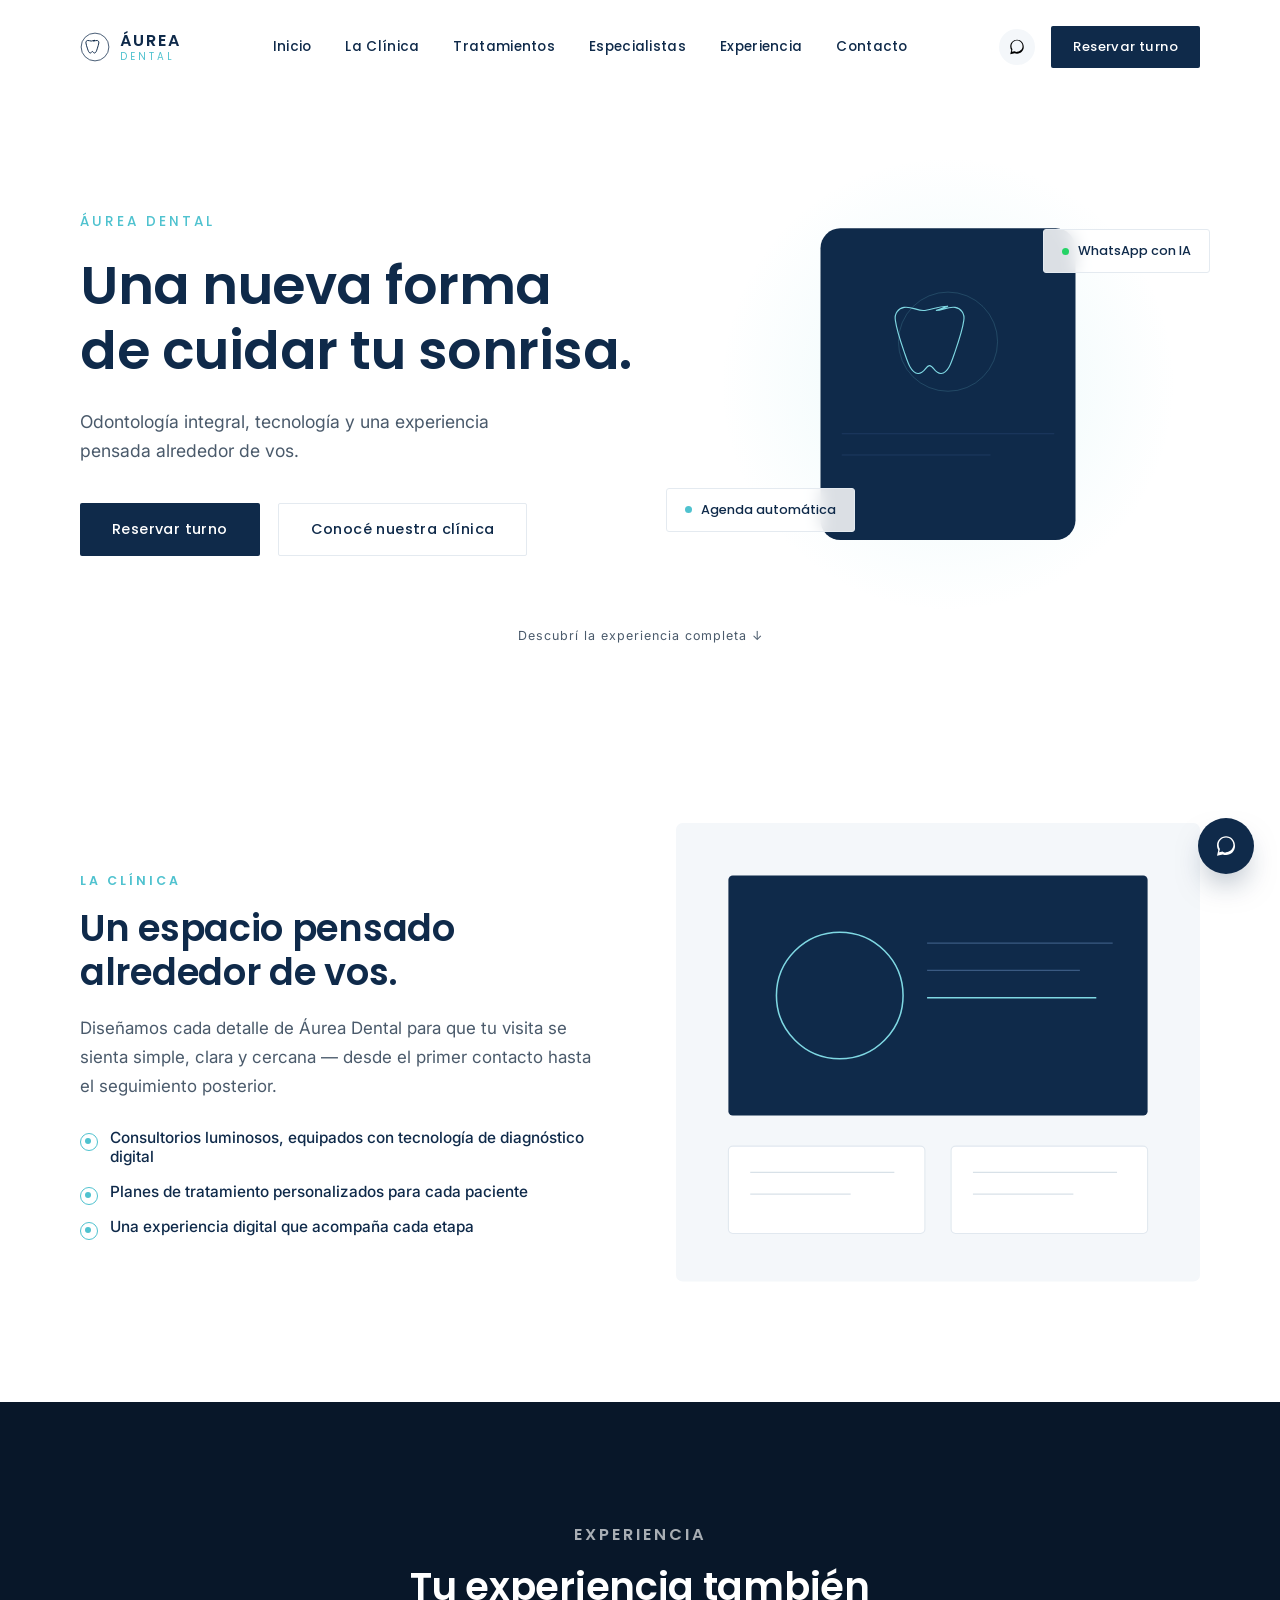
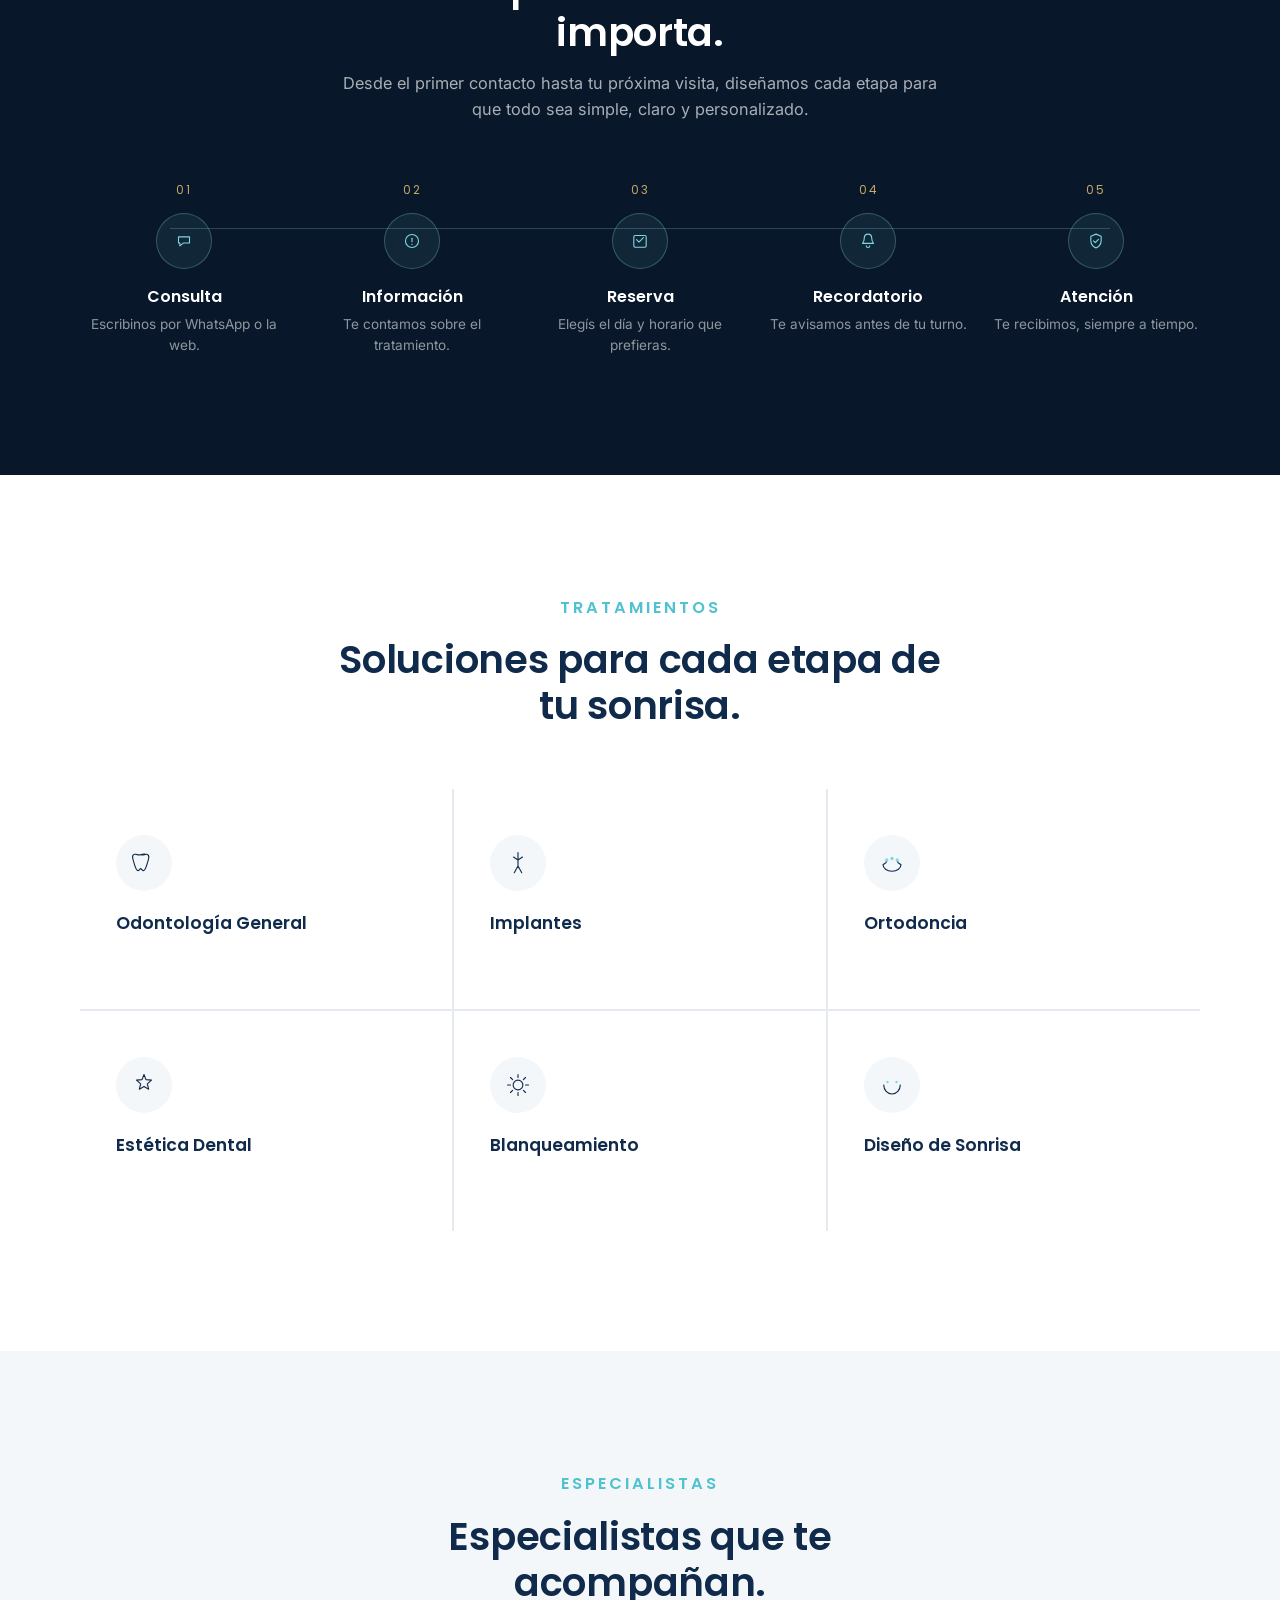
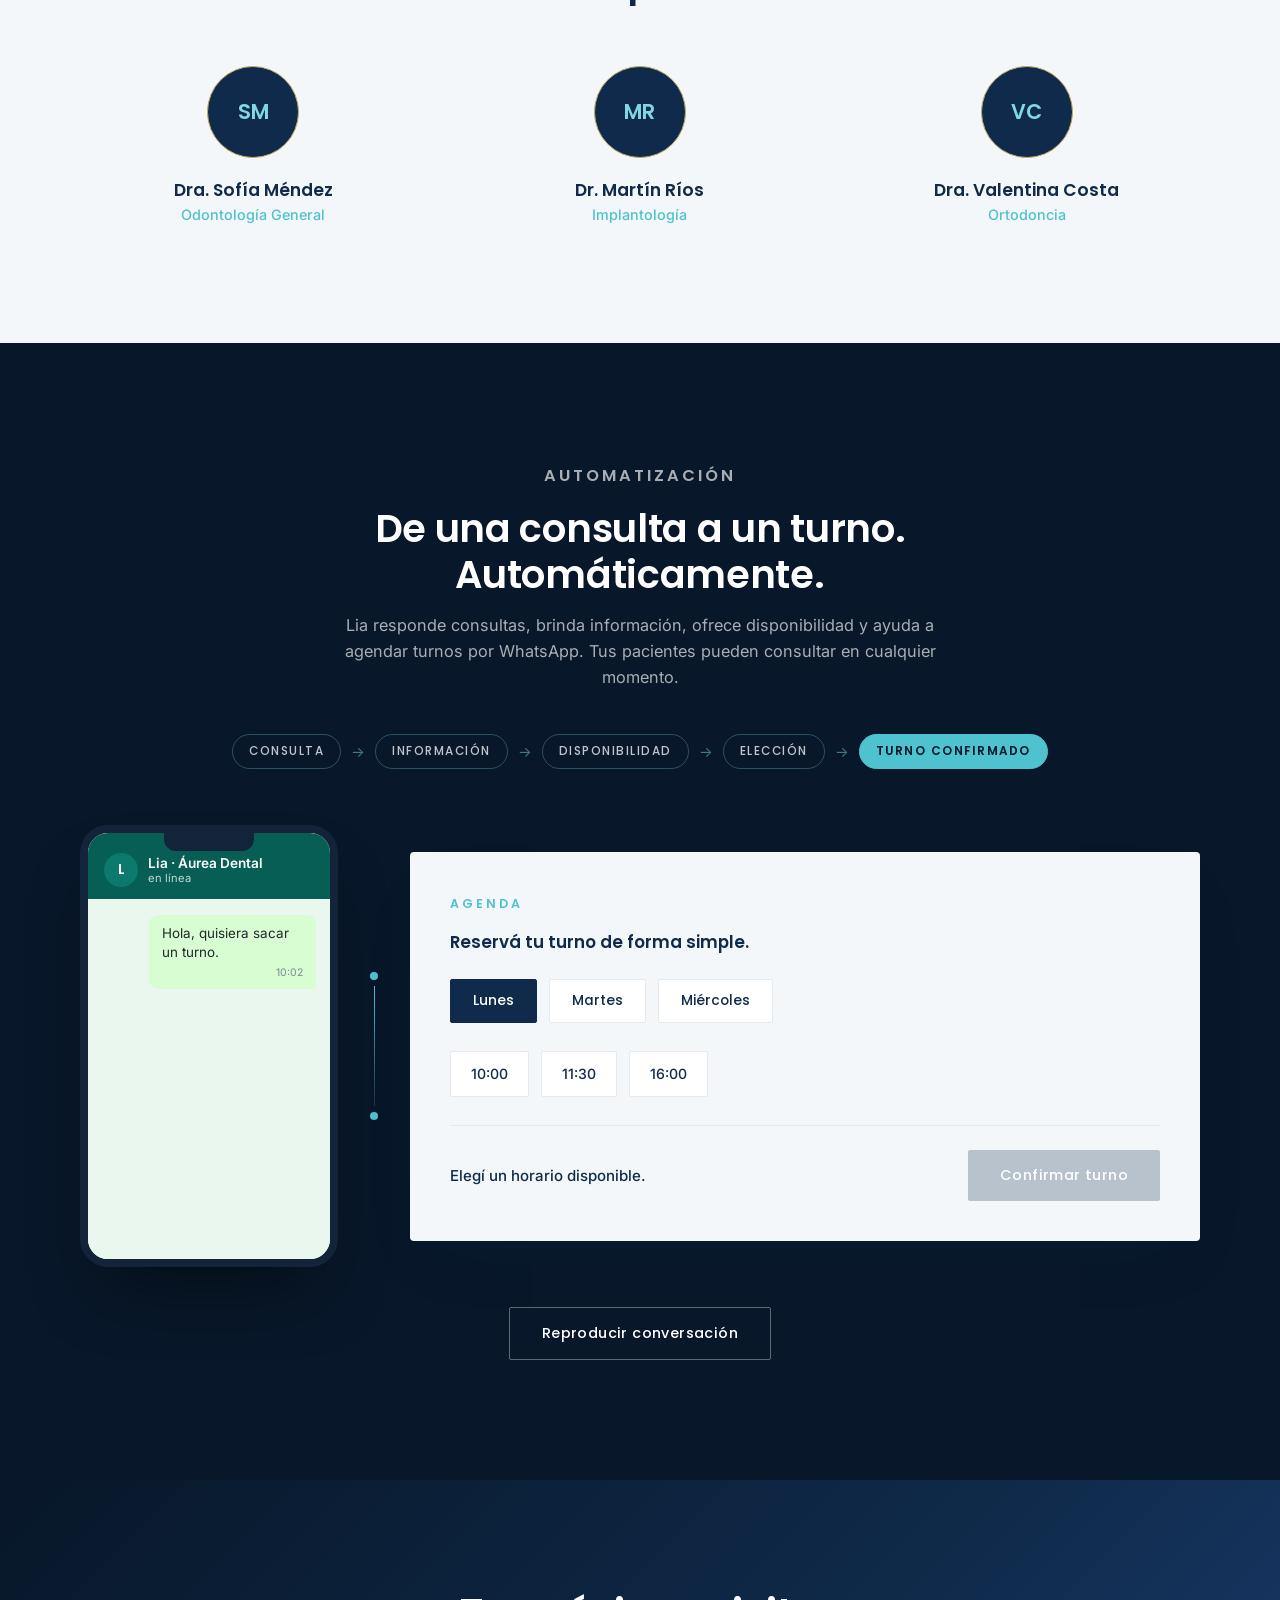
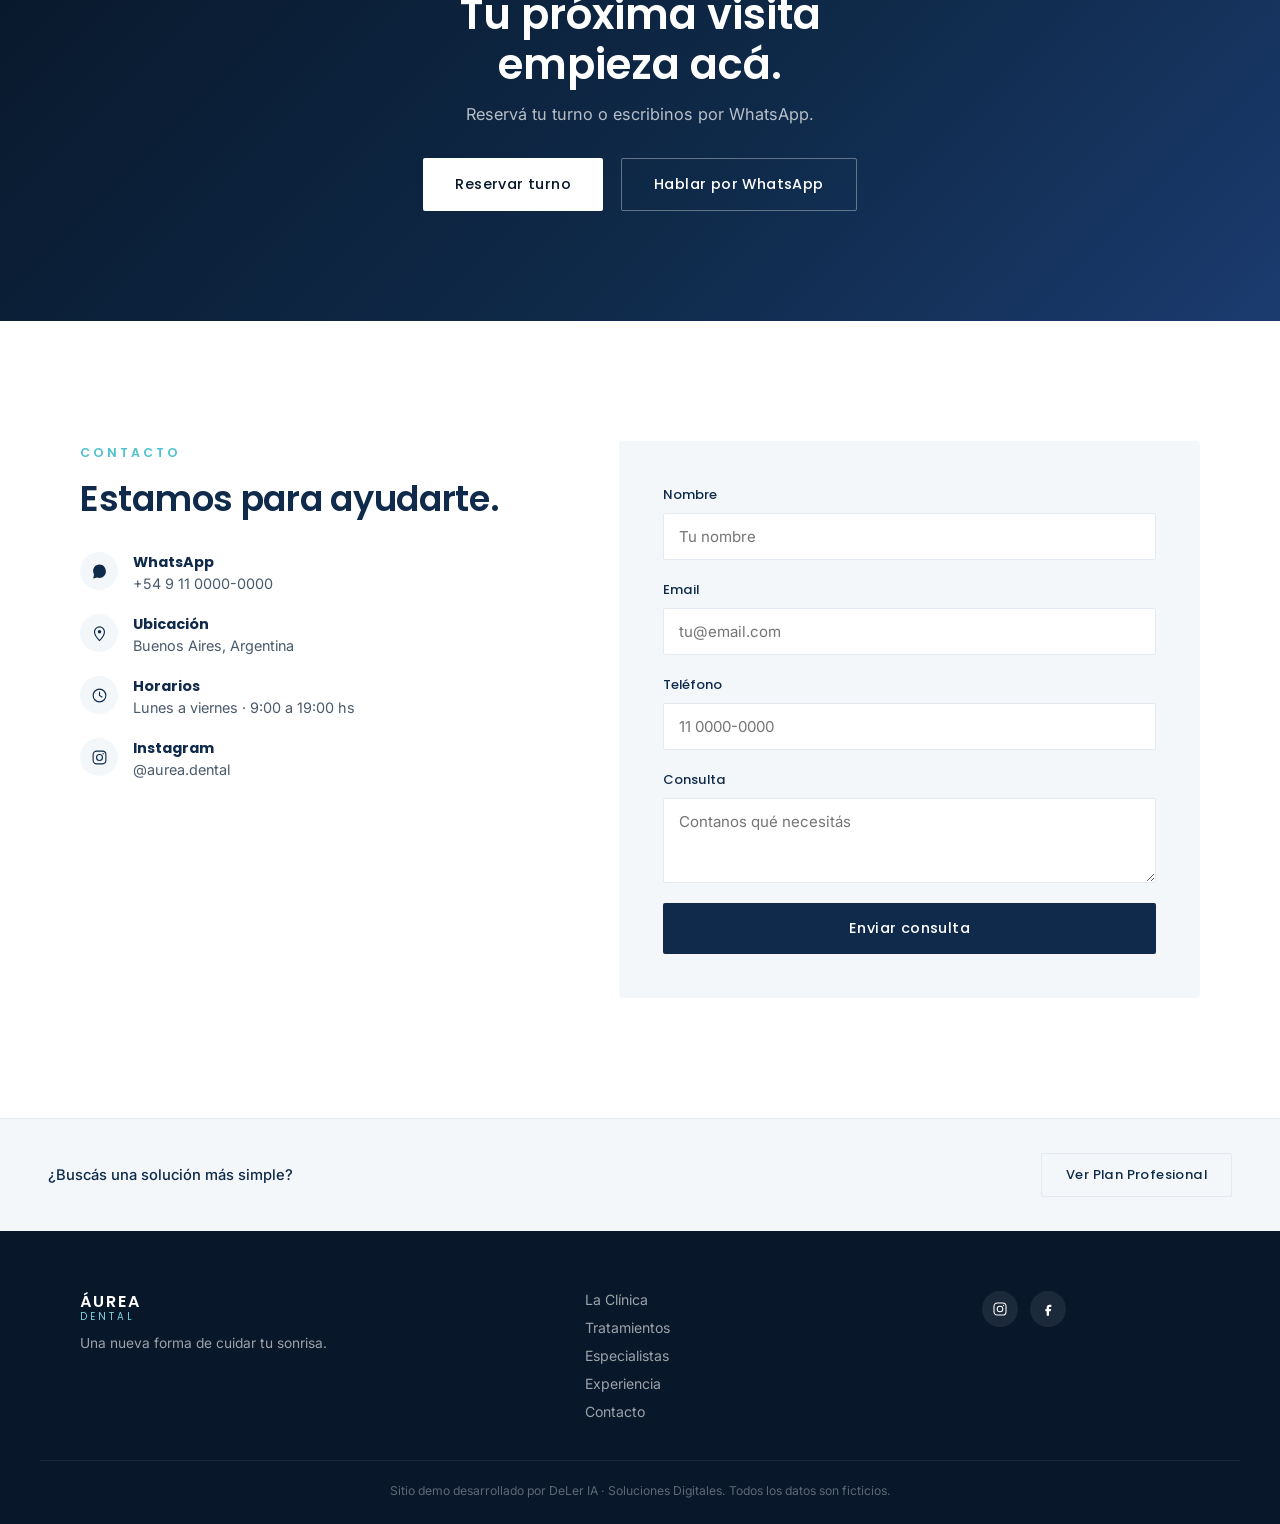
==== commit 3b59d1bc: "Add files via upload" ====
--- a/aurea-dental/index.html
+++ b/aurea-dental/index.html
@@ -268,85 +268,74 @@
     </div>
   </section>
 
-  <!-- ============ WHATSAPP IA ============ -->
-  <section class="section section-dark" id="whatsapp-ia">
-    <div class="section-inner tech-grid">
-      <div class="tech-copy reveal">
-        <p class="eyebrow eyebrow--light">Tecnología</p>
-        <h2>Tu clínica también puede estar disponible cuando vos no lo estás.</h2>
-        <p class="lead lead--light">Una experiencia digital que acompaña al paciente desde la consulta hasta la reserva, las 24 horas.</p>
-        <button class="btn btn-outline-light" id="replayChat">Reproducir conversación</button>
-      </div>
-
-      <div class="phone-frame reveal">
-        <div class="phone-notch"></div>
-        <div class="wa-header">
-          <span class="wa-avatar">L</span>
-          <div class="wa-header-text">
-            <strong>Lia · Áurea Dental</strong>
-            <span>en línea</span>
-          </div>
-        </div>
-        <div class="wa-body" id="waBody"></div>
-        <div class="wa-typing" id="waTyping"><span></span><span></span><span></span></div>
-      </div>
-    </div>
-  </section>
-
-  <!-- ============ AGENDA ============ -->
-  <section class="section" id="agenda">
+  <!-- ============ AUTOMATIZACIÓN: WHATSAPP + AGENDA ============ -->
+  <section class="section section-dark automation-section" id="whatsapp-ia">
     <div class="section-inner">
-      <div class="section-heading reveal">
-        <p class="eyebrow">Agenda</p>
-        <h2>Reservá tu turno de forma simple.</h2>
-      </div>
-
-      <div class="agenda-widget reveal">
-        <div class="agenda-days" id="agendaDays">
-          <button class="agenda-day active" data-day="Lunes">Lunes</button>
-          <button class="agenda-day" data-day="Martes">Martes</button>
-          <button class="agenda-day" data-day="Miércoles">Miércoles</button>
-        </div>
-
-        <div class="agenda-slots" id="agendaSlots">
-          <!-- filled by JS -->
-        </div>
-
-        <div class="agenda-summary" id="agendaSummary">
-          <span id="agendaSummaryText">Elegí un día y un horario disponible.</span>
-          <button class="btn btn-primary" id="agendaConfirm" disabled>Confirmar turno</button>
-        </div>
-      </div>
-    </div>
-  </section>
-
-  <!-- ============ EXPERIENCIA DEL PACIENTE ============ -->
-  <section class="section section-alt" id="etapas">
-    <div class="section-inner stages-grid">
-      <div class="section-heading stages-heading reveal">
-        <p class="eyebrow">Experiencia del paciente</p>
-        <h2>Todo empieza antes de entrar a la clínica.</h2>
-      </div>
-      <div class="stages-list">
-        <div class="stage-item reveal">
-          <span class="stage-num">01</span>
-          <div><h3>Consultá</h3><p>Escribinos cuando lo necesites, por el canal que prefieras.</p></div>
-        </div>
-        <div class="stage-item reveal">
-          <span class="stage-num">02</span>
-          <div><h3>Elegí</h3><p>Te acompañamos a definir el tratamiento adecuado.</p></div>
-        </div>
-        <div class="stage-item reveal">
-          <span class="stage-num">03</span>
-          <div><h3>Reservá</h3><p>Seleccioná el día y horario que mejor te quede.</p></div>
-        </div>
-        <div class="stage-item reveal">
-          <span class="stage-num">04</span>
-          <div><h3>Recordá</h3><p>Te avisamos antes para que no se te pase.</p></div>
-        </div>
-      </div>
-    </div>
-  </section>
+      <div class="section-heading section-heading--light reveal">
+        <p class="eyebrow eyebrow--light">Automatización</p>
+        <h2>De una consulta a un turno. Automáticamente.</h2>
+        <p>Lia responde consultas, brinda información, ofrece disponibilidad y ayuda a agendar turnos por WhatsApp. Tus pacientes pueden consultar en cualquier momento.</p>
+      </div>
+
+      <div class="flow-track reveal">
+        <span class="flow-step">Consulta</span>
+        <span class="flow-arrow">→</span>
+        <span class="flow-step">Información</span>
+        <span class="flow-arrow">→</span>
+        <span class="flow-step">Disponibilidad</span>
+        <span class="flow-arrow">→</span>
+        <span class="flow-step">Elección</span>
+        <span class="flow-arrow">→</span>
+        <span class="flow-step flow-step--confirm">Turno confirmado</span>
+      </div>
+
+      <div class="automation-grid">
+        <div class="phone-frame reveal">
+          <div class="phone-notch"></div>
+          <div class="wa-header">
+            <span class="wa-avatar">L</span>
+            <div class="wa-header-text">
+              <strong>Lia · Áurea Dental</strong>
+              <span>en línea</span>
+            </div>
+          </div>
+          <div class="wa-body" id="waBody"></div>
+          <div class="wa-typing" id="waTyping"><span></span><span></span><span></span></div>
+        </div>
+
+        <div class="automation-connector reveal" aria-hidden="true">
+          <span class="connector-dot"></span>
+          <span class="connector-line"></span>
+          <span class="connector-dot"></span>
+        </div>
+
+        <div class="agenda-widget reveal" id="agenda">
+          <p class="eyebrow">Agenda</p>
+          <p class="agenda-title">Reservá tu turno de forma simple.</p>
+          <div class="agenda-days" id="agendaDays">
+            <button class="agenda-day active" data-day="Lunes">Lunes</button>
+            <button class="agenda-day" data-day="Martes">Martes</button>
+            <button class="agenda-day" data-day="Miércoles">Miércoles</button>
+          </div>
+          <div class="agenda-slots" id="agendaSlots"></div>
+          <div class="agenda-summary" id="agendaSummary">
+            <span id="agendaSummaryText">Elegí un día y un horario disponible.</span>
+            <button class="btn btn-primary" id="agendaConfirm" disabled>Confirmar turno</button>
+          </div>
+        </div>
+      </div>
+
+      <button class="btn btn-outline-light replay-btn" id="replayChat">Reproducir conversación</button>
+    </div>
+  </section>
+
+  <!-- ============ WHATSAPP FLOTANTE ============ -->
+  <div class="wa-float">
+    <span class="wa-float-tooltip">Hablá con Lia</span>
+    <a href="#whatsapp-ia" class="wa-float-btn" id="waFloatBtn" aria-label="Abrir demo de Lia por WhatsApp">
+      <svg viewBox="0 0 32 32" width="24" height="24"><path d="M16.02 3C9.4 3 4 8.36 4 15.02c0 2.35.64 4.55 1.76 6.44L4 29l7.72-1.7a11.9 11.9 0 0 0 4.3.79h.01c6.62 0 12.02-5.36 12.02-12.02C28.05 8.4 22.65 3 16.02 3zm0 21.8c-1.5 0-2.98-.4-4.27-1.16l-.3-.18-4.58 1 1.02-4.46-.2-.32a9.75 9.75 0 0 1-1.5-5.2c0-5.42 4.42-9.83 9.85-9.83 2.63 0 5.1 1.03 6.96 2.9a9.72 9.72 0 0 1 2.88 6.94c0 5.42-4.42 9.83-9.86 9.83z" fill="currentColor"/></svg>
+    </a>
+  </div>
 
   <!-- ============ CTA PREMIUM ============ -->
   <section class="cta-final reveal">
@@ -354,7 +343,7 @@
     <p>Reservá tu turno o escribinos por WhatsApp.</p>
     <div class="cta-actions">
       <a href="#agenda" class="btn btn-cta">Reservar turno</a>
-      <a href="https://wa.me/5491100000000" target="_blank" rel="noopener" class="btn btn-outline-light">Hablar por WhatsApp</a>
+      <a href="#whatsapp-ia" class="btn btn-outline-light" id="ctaWhatsapp">Hablar por WhatsApp</a>
     </div>
   </section>
 
@@ -407,6 +396,14 @@
   </section>
 
 </main>
+
+<!-- ============ CTA PROFESIONAL (discreto) ============ -->
+<section class="professional-teaser reveal">
+  <div class="professional-teaser-inner">
+    <span>¿Buscás una solución más simple?</span>
+    <a href="../" class="btn btn-ghost professional-teaser-btn">Ver Plan Profesional</a>
+  </div>
+</section>
 
 <!-- ============ FOOTER ============ -->
 <footer class="site-footer">
--- a/aurea-dental/style.css
+++ b/aurea-dental/style.css
@@ -325,7 +325,10 @@
   background: var(--gray-light);
   border-radius: 4px;
   padding: 40px;
-}
+  box-shadow: var(--shadow);
+}
+.automation-grid .agenda-widget { max-width: none; margin: 0; }
+.agenda-title { font-family: var(--font-head); font-size: 1.05rem; font-weight: 600; color: var(--navy); margin-bottom: 24px; }
 .agenda-days { display: flex; gap: 12px; margin-bottom: 28px; flex-wrap: wrap; }
 .agenda-day {
   font-family: var(--font-head); font-size: 0.86rem; font-weight: 500;
@@ -349,6 +352,68 @@
 }
 .agenda-summary span { font-size: 0.94rem; color: var(--navy); font-weight: 500; }
 .agenda-summary.confirmed span { color: #1E8E5A; }
+
+/* ---------- Automation section ---------- */
+.automation-section .section-heading { margin-bottom: 44px; }
+.flow-track {
+  display: flex; align-items: center; justify-content: center; flex-wrap: wrap;
+  gap: 10px; margin-bottom: 56px;
+}
+.flow-step {
+  font-family: var(--font-head); font-size: 0.74rem; font-weight: 500;
+  letter-spacing: 1.5px; text-transform: uppercase;
+  color: rgba(255,255,255,0.75);
+  border: 1px solid rgba(127,216,227,0.3);
+  border-radius: 999px; padding: 8px 16px;
+  white-space: nowrap;
+}
+.flow-step--confirm { background: var(--cyan-deep); color: var(--navy-deep); border-color: var(--cyan-deep); font-weight: 600; }
+.flow-arrow { color: rgba(127,216,227,0.5); font-size: 0.9rem; }
+
+.automation-grid {
+  display: grid; grid-template-columns: auto auto 1fr; gap: 32px; align-items: center; justify-content: center;
+}
+.automation-connector { display: flex; flex-direction: column; align-items: center; gap: 6px; }
+.connector-dot { width: 8px; height: 8px; border-radius: 50%; background: var(--cyan-deep); flex-shrink: 0; }
+.connector-line { width: 1px; flex: 1; min-height: 120px; background: linear-gradient(to bottom, var(--cyan-deep), rgba(127,216,227,0.15)); }
+
+.replay-btn { display: block; margin: 40px auto 0; }
+
+/* ---------- WhatsApp float button ---------- */
+.wa-float {
+  position: fixed; bottom: 26px; right: 26px; z-index: 800;
+  display: flex; align-items: center;
+}
+.wa-float-btn {
+  width: 56px; height: 56px; border-radius: 50%;
+  background: var(--navy); color: var(--white);
+  display: flex; align-items: center; justify-content: center;
+  box-shadow: 0 16px 32px -12px rgba(15,42,74,0.55);
+  transition: transform 0.25s ease;
+  animation: waFloatPulse 2.8s ease-in-out infinite;
+}
+.wa-float-btn:hover { transform: scale(1.06); }
+@keyframes waFloatPulse {
+  0%, 100% { box-shadow: 0 16px 32px -12px rgba(15,42,74,0.55), 0 0 0 0 rgba(127,216,227,0.35); }
+  50% { box-shadow: 0 16px 32px -12px rgba(15,42,74,0.55), 0 0 0 9px rgba(127,216,227,0); }
+}
+.wa-float-tooltip {
+  position: absolute; right: calc(100% + 12px); top: 50%; transform: translateY(-50%) translateX(6px);
+  background: var(--navy); color: var(--white); font-family: var(--font-head); font-size: 0.78rem; font-weight: 500;
+  padding: 8px 14px; border-radius: 6px; white-space: nowrap;
+  opacity: 0; visibility: hidden; transition: opacity 0.25s ease, transform 0.25s ease, visibility 0.25s ease;
+  pointer-events: none;
+}
+.wa-float:hover .wa-float-tooltip { opacity: 1; visibility: visible; transform: translateY(-50%) translateX(0); }
+
+/* ---------- Professional teaser ---------- */
+.professional-teaser { background: var(--gray-light); padding: 34px 32px; border-top: 1px solid var(--gray-line); }
+.professional-teaser-inner {
+  max-width: 1200px; margin: 0 auto; padding: 0 8px;
+  display: flex; align-items: center; justify-content: space-between; gap: 20px; flex-wrap: wrap;
+}
+.professional-teaser-inner span { font-size: 0.92rem; color: var(--navy); font-weight: 500; }
+.professional-teaser-btn { flex-shrink: 0; padding: 11px 24px; font-size: 0.82rem; }
 
 /* ---------- Stages (experiencia del paciente) ---------- */
 .stages-grid { display: grid; grid-template-columns: 0.8fr 1.2fr; gap: 60px; align-items: start; }
@@ -440,6 +505,9 @@
   .specialists-grid { grid-template-columns: 1fr; max-width: 320px; margin: 0 auto; gap: 44px; }
   .tech-grid { grid-template-columns: 1fr; }
   .phone-frame { margin-top: 20px; }
+  .automation-grid { grid-template-columns: 1fr; justify-items: center; }
+  .automation-connector { flex-direction: row; width: 100%; max-width: 200px; margin: 8px 0; }
+  .connector-line { width: auto; flex: 1; min-height: 0; height: 1px; background: linear-gradient(to right, var(--cyan-deep), rgba(127,216,227,0.15)); }
   .stages-grid { grid-template-columns: 1fr; gap: 30px; }
   .contact-grid { grid-template-columns: 1fr; }
   .footer-inner { grid-template-columns: 1fr 1fr; }
@@ -459,6 +527,10 @@
   .footer-inner { grid-template-columns: 1fr; gap: 26px; }
   .glass-badge { display: none; }
   .agenda-widget { padding: 28px 22px; }
+  .flow-track { gap: 6px; }
+  .flow-step { font-size: 0.66rem; padding: 6px 11px; }
+  .wa-float { bottom: 18px; right: 18px; }
+  .professional-teaser-inner { flex-direction: column; text-align: center; }
 }
 
 @media (max-width: 480px) {
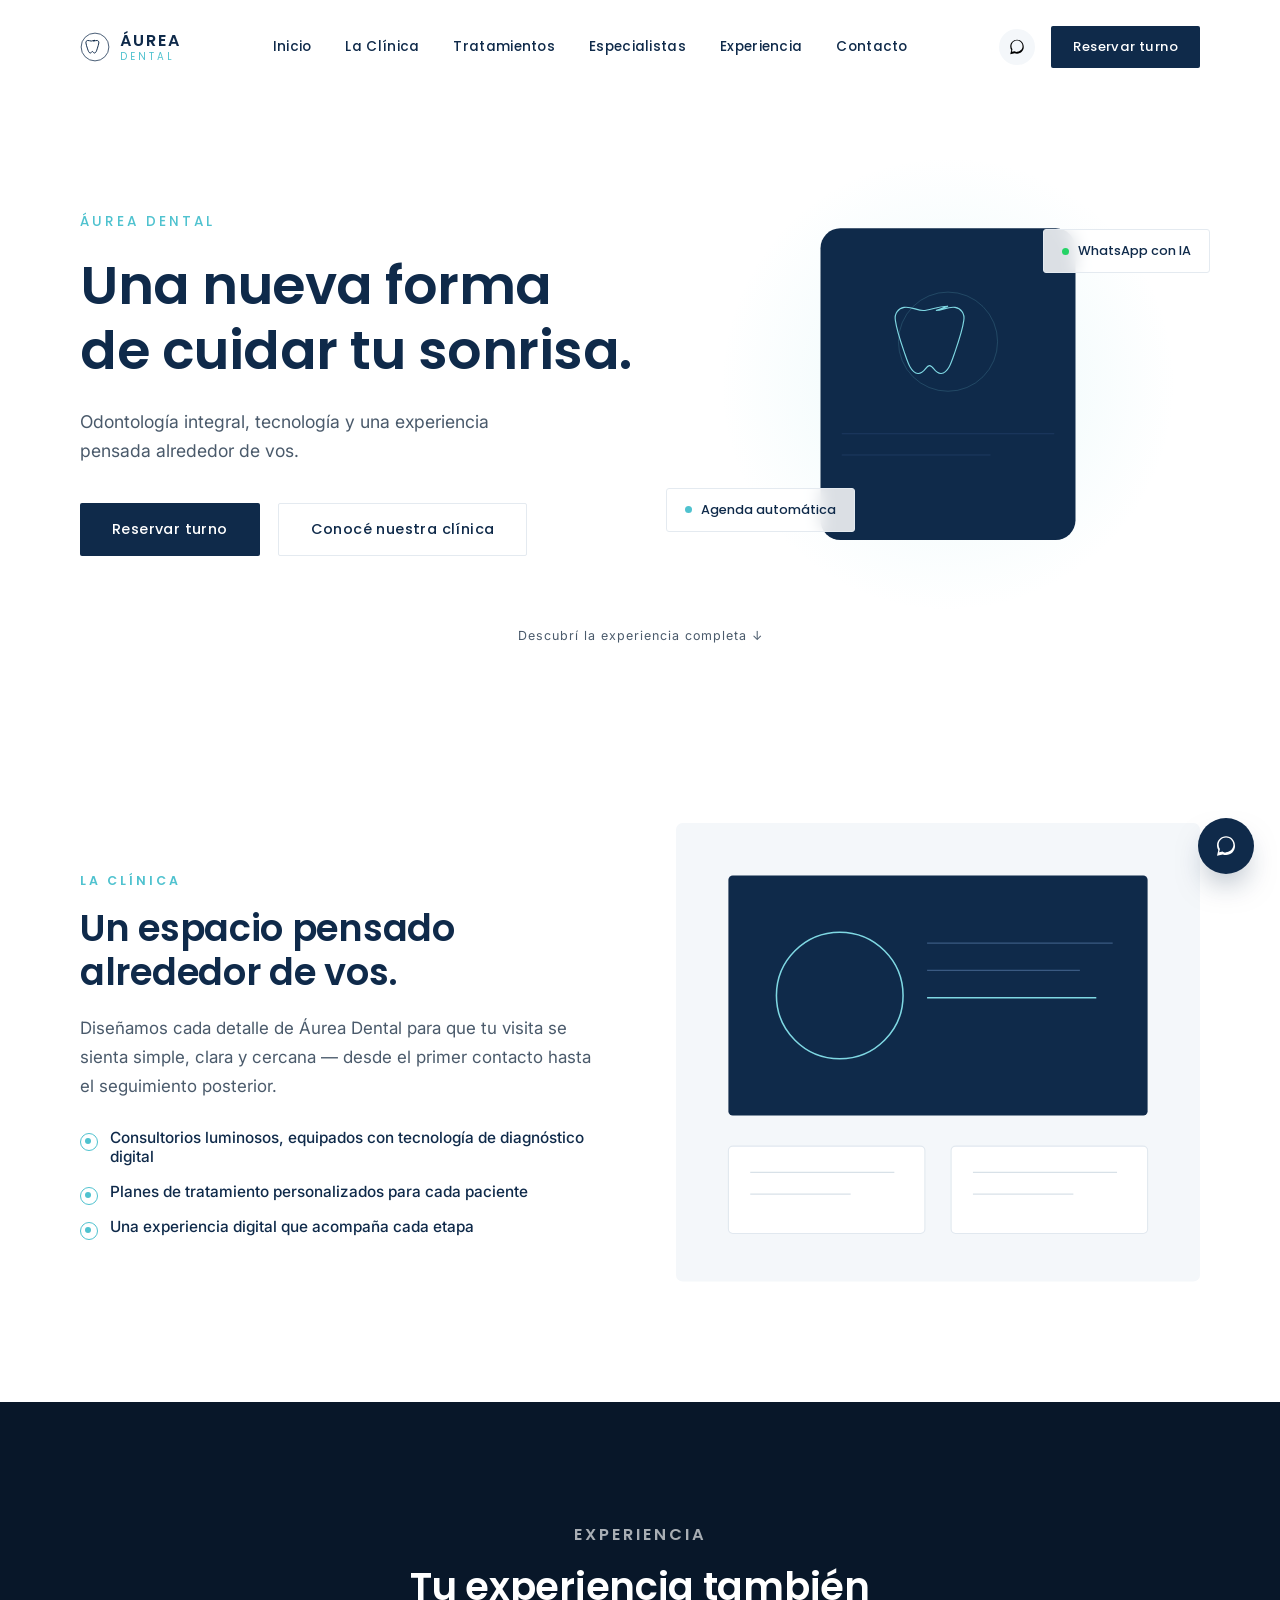
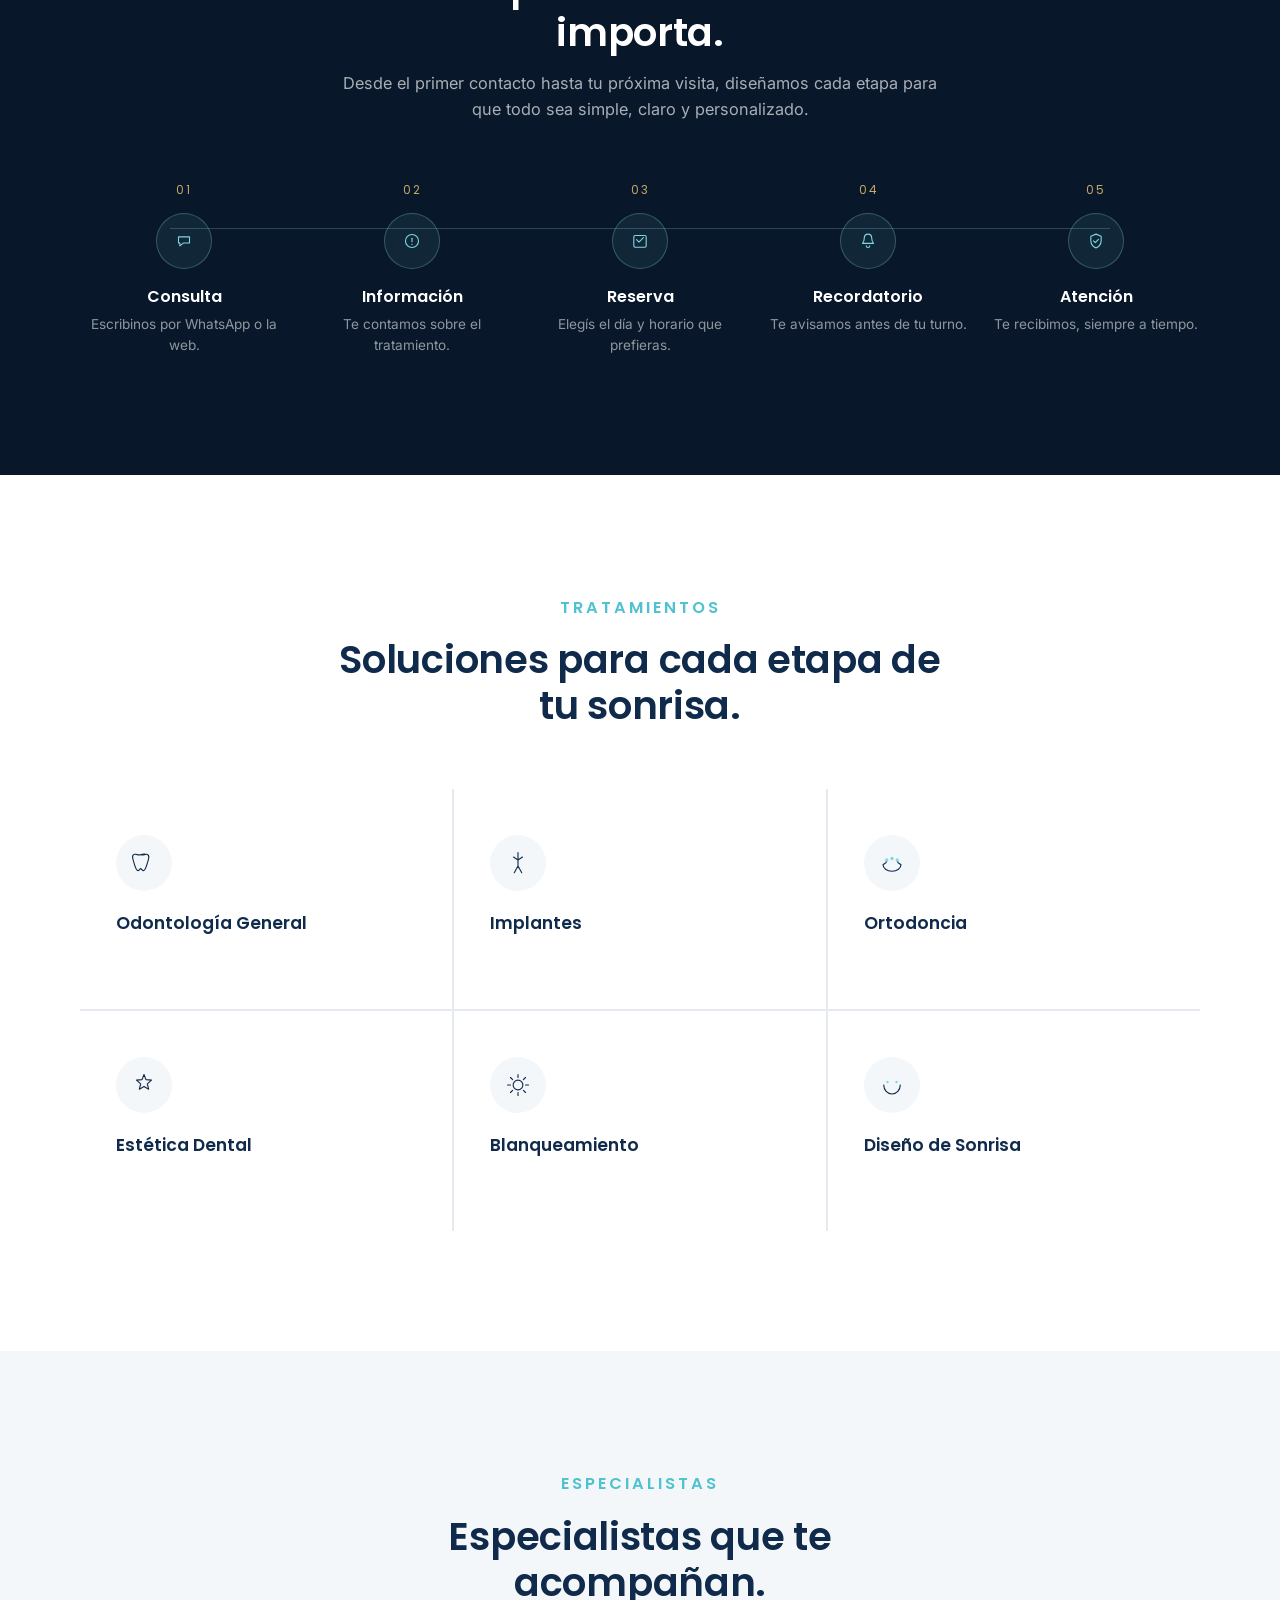
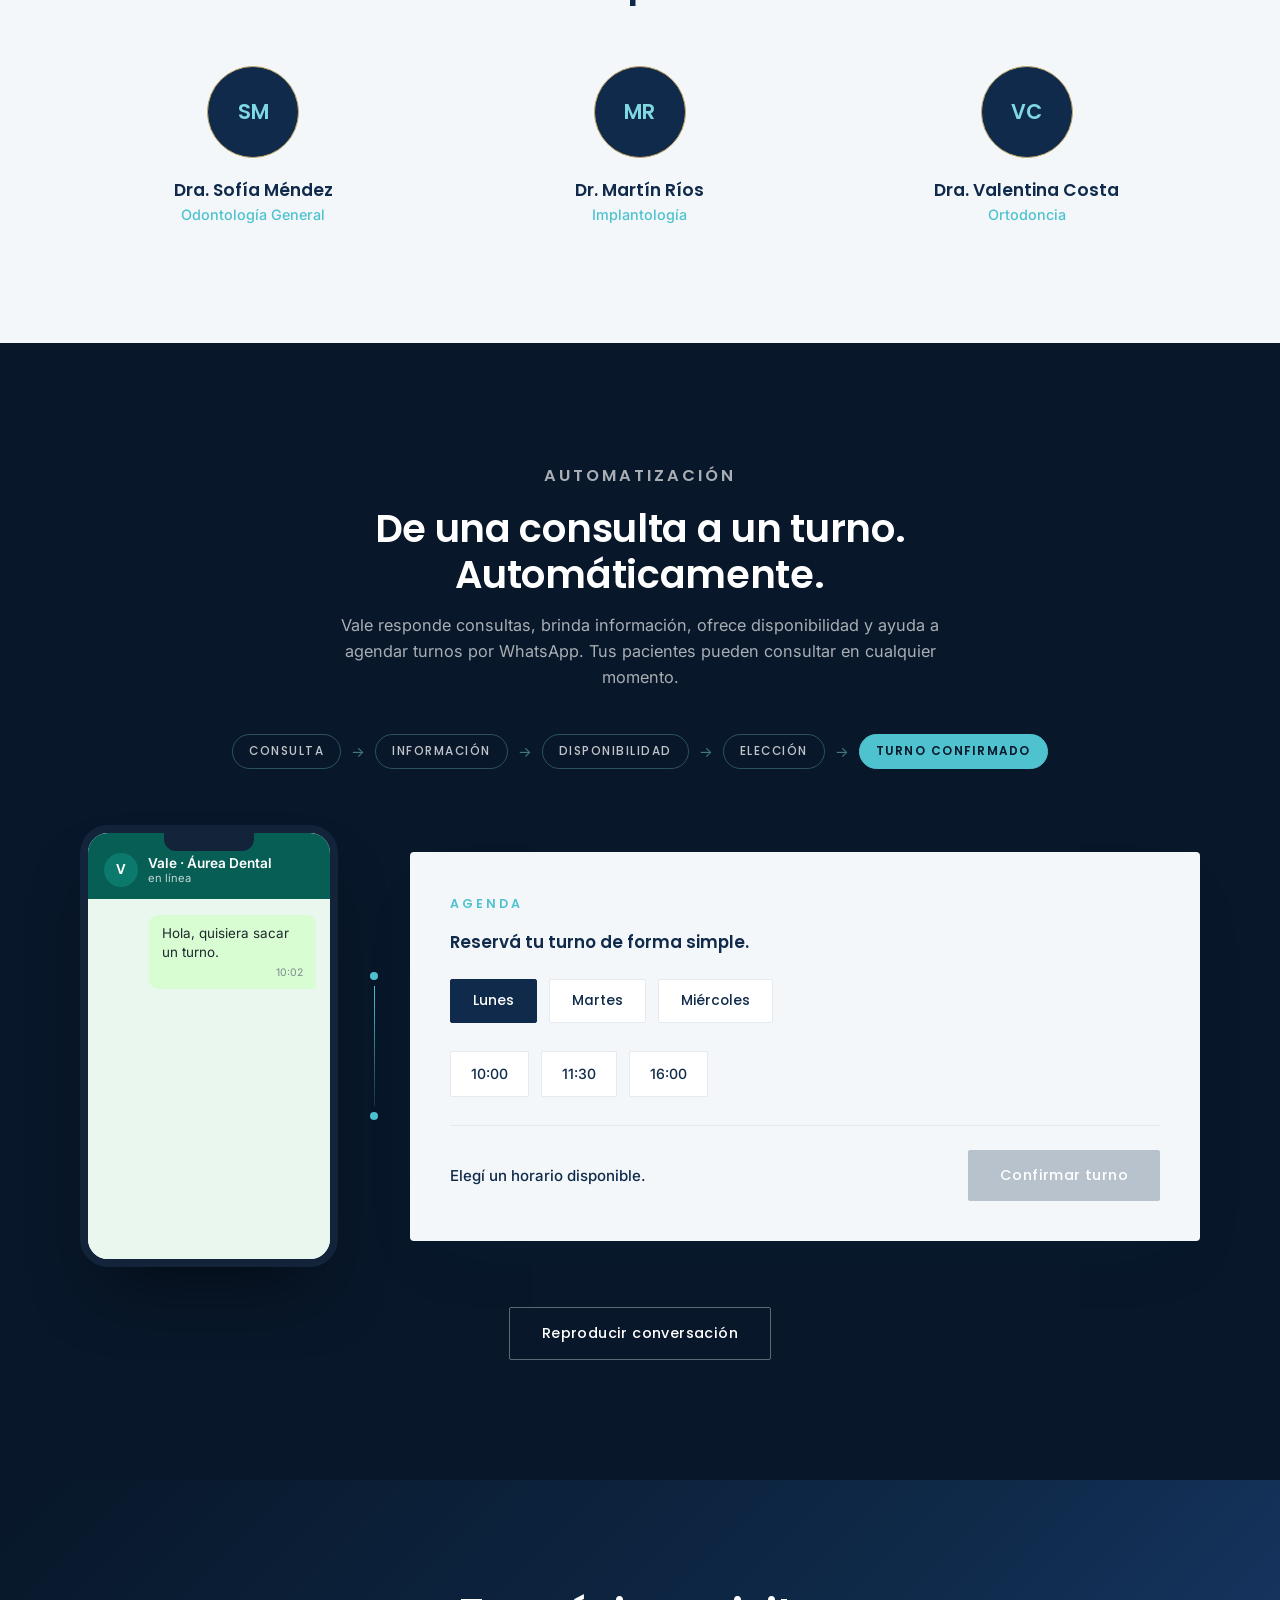
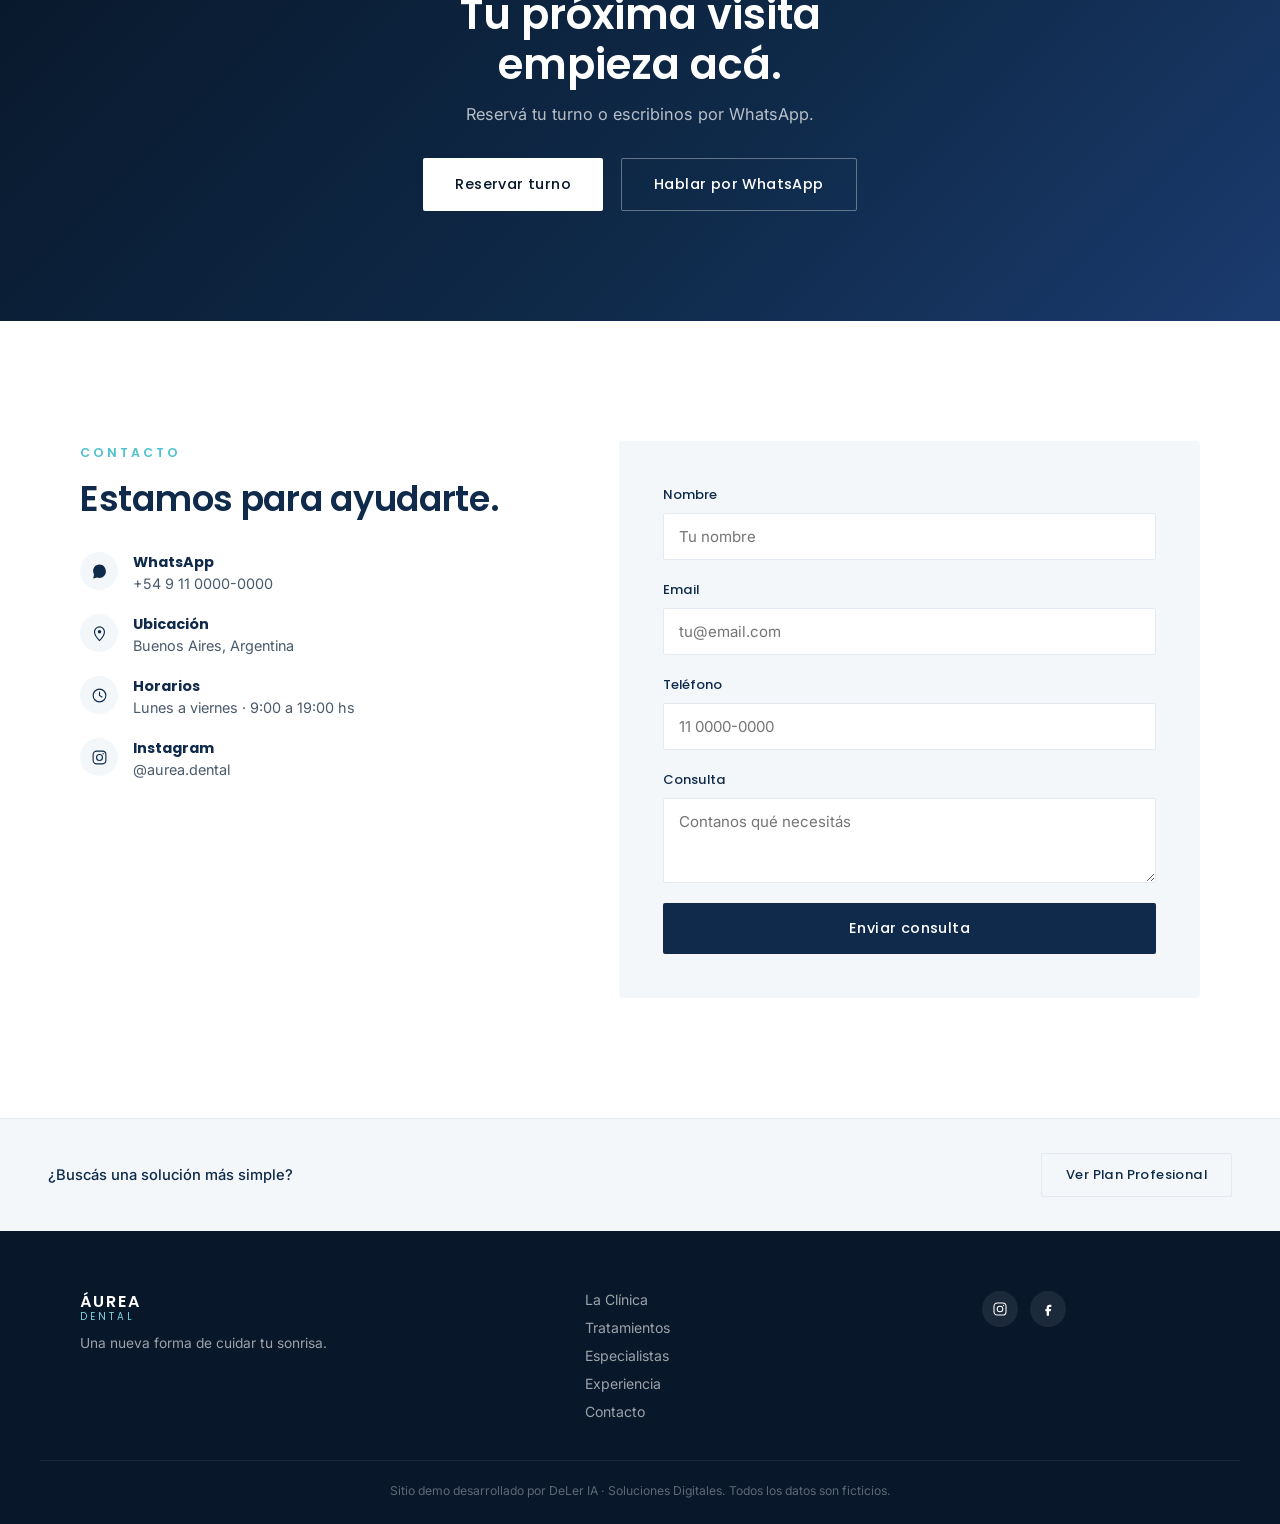
==== commit 8980f92e: "Rename index (5).html to index.html" ====
--- a/aurea-dental/index.html
+++ b/aurea-dental/index.html
@@ -274,7 +274,7 @@
       <div class="section-heading section-heading--light reveal">
         <p class="eyebrow eyebrow--light">Automatización</p>
         <h2>De una consulta a un turno. Automáticamente.</h2>
-        <p>Lia responde consultas, brinda información, ofrece disponibilidad y ayuda a agendar turnos por WhatsApp. Tus pacientes pueden consultar en cualquier momento.</p>
+        <p>Vale responde consultas, brinda información, ofrece disponibilidad y ayuda a agendar turnos por WhatsApp. Tus pacientes pueden consultar en cualquier momento.</p>
       </div>
 
       <div class="flow-track reveal">
@@ -293,9 +293,9 @@
         <div class="phone-frame reveal">
           <div class="phone-notch"></div>
           <div class="wa-header">
-            <span class="wa-avatar">L</span>
+            <span class="wa-avatar">V</span>
             <div class="wa-header-text">
-              <strong>Lia · Áurea Dental</strong>
+              <strong>Vale · Áurea Dental</strong>
               <span>en línea</span>
             </div>
           </div>
@@ -331,8 +331,8 @@
 
   <!-- ============ WHATSAPP FLOTANTE ============ -->
   <div class="wa-float">
-    <span class="wa-float-tooltip">Hablá con Lia</span>
-    <a href="#whatsapp-ia" class="wa-float-btn" id="waFloatBtn" aria-label="Abrir demo de Lia por WhatsApp">
+    <span class="wa-float-tooltip">Hablá con Vale</span>
+    <a href="#whatsapp-ia" class="wa-float-btn" id="waFloatBtn" aria-label="Abrir demo de Vale por WhatsApp">
       <svg viewBox="0 0 32 32" width="24" height="24"><path d="M16.02 3C9.4 3 4 8.36 4 15.02c0 2.35.64 4.55 1.76 6.44L4 29l7.72-1.7a11.9 11.9 0 0 0 4.3.79h.01c6.62 0 12.02-5.36 12.02-12.02C28.05 8.4 22.65 3 16.02 3zm0 21.8c-1.5 0-2.98-.4-4.27-1.16l-.3-.18-4.58 1 1.02-4.46-.2-.32a9.75 9.75 0 0 1-1.5-5.2c0-5.42 4.42-9.83 9.85-9.83 2.63 0 5.1 1.03 6.96 2.9a9.72 9.72 0 0 1 2.88 6.94c0 5.42-4.42 9.83-9.86 9.83z" fill="currentColor"/></svg>
     </a>
   </div>
